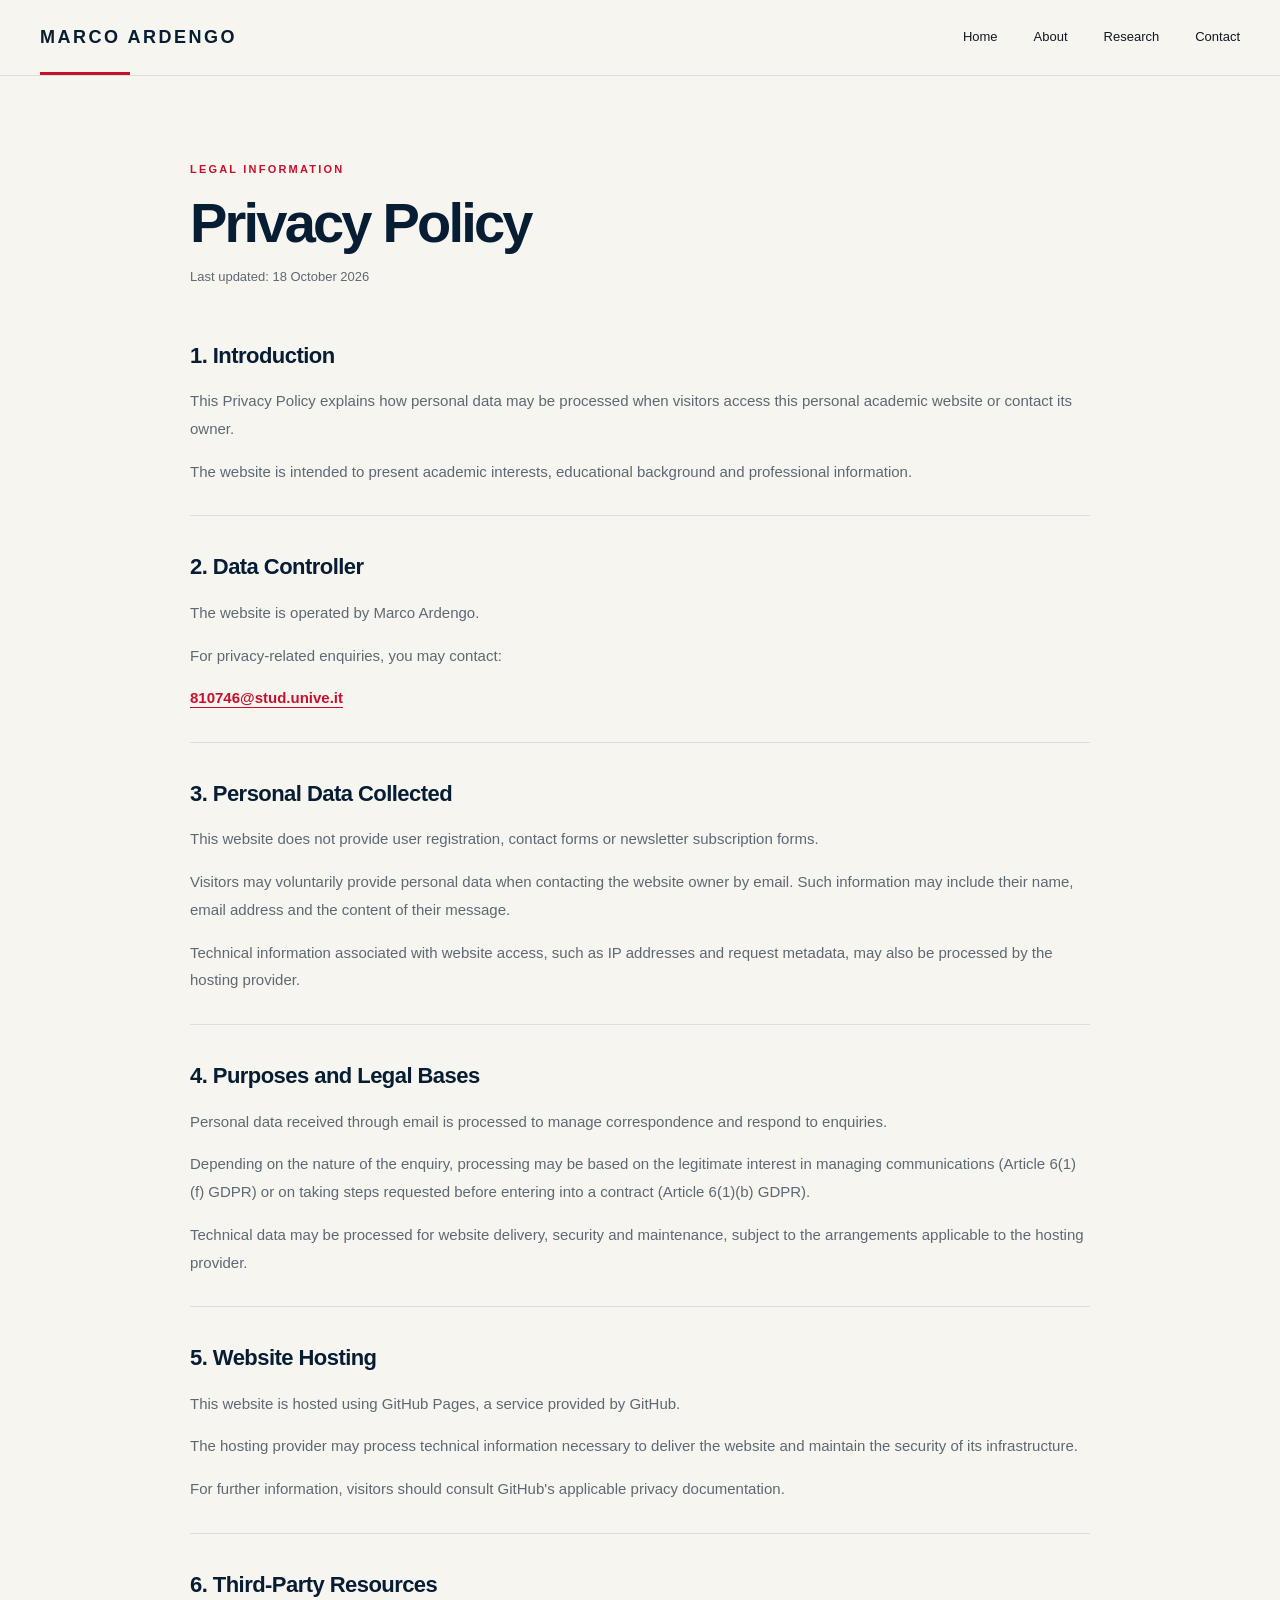
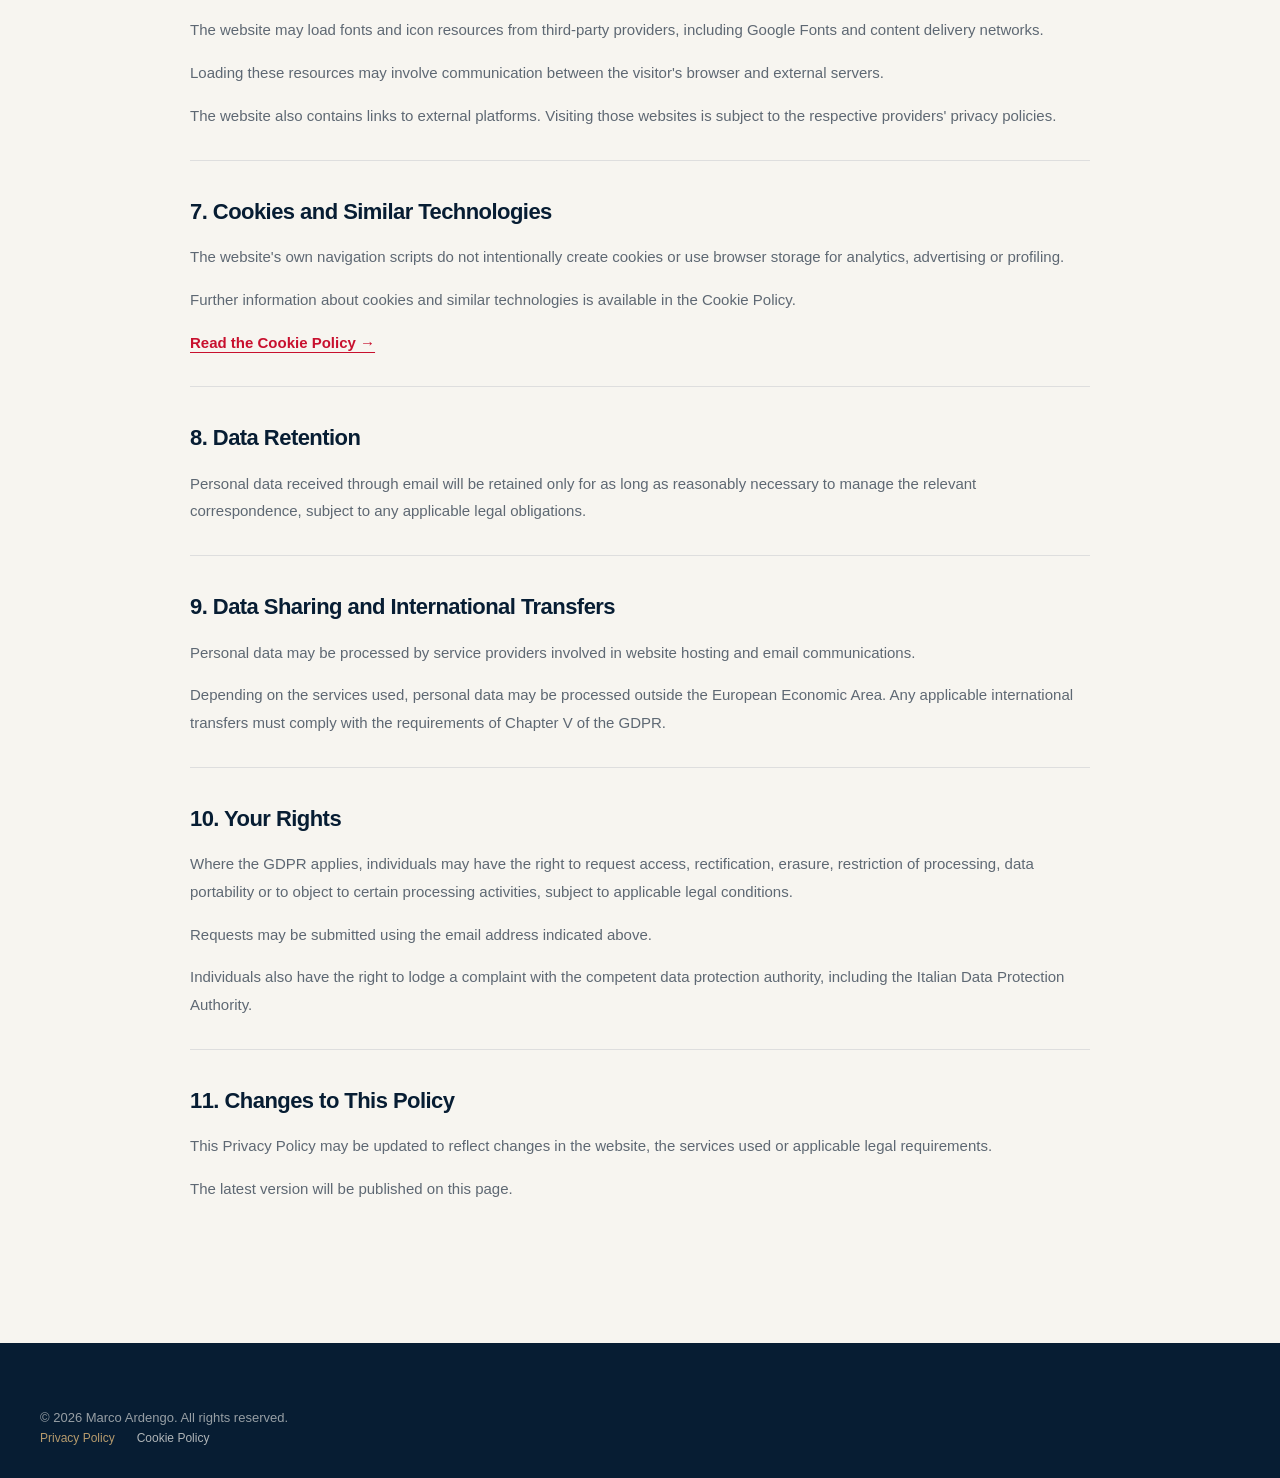
==== privacy-policy.html @ 4ac57682 "Create privacy-policy.html" ====
<!DOCTYPE html>
<html lang="en">

<head>
  <meta charset="UTF-8">
  <meta name="viewport" content="width=device-width, initial-scale=1.0">

  <title>Privacy Policy | Marco Ardengo</title>

  <meta
    name="description"
    content="Privacy Policy of Marco Ardengo's academic website."
  >

  <link rel="stylesheet" href="style.css">

</head>

<body>

  <!-- HEADER -->

  <header class="site-header">

    <div class="header-inner">

      <a href="index.html#home" class="brand">
        MARCO ARDENGO
      </a>

      <nav class="desktop-nav" aria-label="Main navigation">

        <a href="index.html#home">Home</a>
        <a href="index.html#about">About</a>
        <a href="index.html#research">Research</a>
        <a href="index.html#contact">Contact</a>

      </nav>

    </div>

  </header>


  <!-- PRIVACY POLICY -->

  <main>

    <section class="section legal-section">

      <div class="container legal-container">

        <p class="section-kicker">
          LEGAL INFORMATION
        </p>

        <h1>Privacy Policy</h1>

        <p class="legal-updated">
          Last updated: 18 October 2026
        </p>


        <div class="legal-content">

          <section>

            <h2>1. Introduction</h2>

            <p>
              This Privacy Policy explains how personal data
              may be processed when visitors access this
              personal academic website or contact its owner.
            </p>

            <p>
              The website is intended to present academic
              interests, educational background and
              professional information.
            </p>

          </section>


          <section>

            <h2>2. Data Controller</h2>

            <p>
              The website is operated by Marco Ardengo.
            </p>

            <p>
              For privacy-related enquiries, you may contact:
            </p>

            <p>
              <a href="mailto:810746@stud.unive.it">
                810746@stud.unive.it
              </a>
            </p>

          </section>


          <section>

            <h2>3. Personal Data Collected</h2>

            <p>
              This website does not provide user registration,
              contact forms or newsletter subscription forms.
            </p>

            <p>
              Visitors may voluntarily provide personal data
              when contacting the website owner by email.
              Such information may include their name,
              email address and the content of their message.
            </p>

            <p>
              Technical information associated with website
              access, such as IP addresses and request
              metadata, may also be processed by the
              hosting provider.
            </p>

          </section>


          <section>

            <h2>4. Purposes and Legal Bases</h2>

            <p>
              Personal data received through email is
              processed to manage correspondence and
              respond to enquiries.
            </p>

            <p>
              Depending on the nature of the enquiry,
              processing may be based on the legitimate
              interest in managing communications
              (Article 6(1)(f) GDPR) or on taking
              steps requested before entering into
              a contract (Article 6(1)(b) GDPR).
            </p>

            <p>
              Technical data may be processed for
              website delivery, security and
              maintenance, subject to the arrangements
              applicable to the hosting provider.
            </p>

          </section>


          <section>

            <h2>5. Website Hosting</h2>

            <p>
              This website is hosted using GitHub Pages,
              a service provided by GitHub.
            </p>

            <p>
              The hosting provider may process technical
              information necessary to deliver the
              website and maintain the security
              of its infrastructure.
            </p>

            <p>
              For further information, visitors should
              consult GitHub's applicable privacy
              documentation.
            </p>

          </section>


          <section>

            <h2>6. Third-Party Resources</h2>

            <p>
              The website may load fonts and icon
              resources from third-party providers,
              including Google Fonts and content
              delivery networks.
            </p>

            <p>
              Loading these resources may involve
              communication between the visitor's
              browser and external servers.
            </p>

            <p>
              The website also contains links to
              external platforms. Visiting those
              websites is subject to the respective
              providers' privacy policies.
            </p>

          </section>


          <section>

            <h2>7. Cookies and Similar Technologies</h2>

            <p>
              The website's own navigation scripts
              do not intentionally create cookies
              or use browser storage for analytics,
              advertising or profiling.
            </p>

            <p>
              Further information about cookies
              and similar technologies is available
              in the Cookie Policy.
            </p>

            <p>
              <a href="cookie-policy.html">
                Read the Cookie Policy →
              </a>
            </p>

          </section>


          <section>

            <h2>8. Data Retention</h2>

            <p>
              Personal data received through email
              will be retained only for as long as
              reasonably necessary to manage the
              relevant correspondence, subject to
              any applicable legal obligations.
            </p>

          </section>


          <section>

            <h2>9. Data Sharing and International Transfers</h2>

            <p>
              Personal data may be processed by
              service providers involved in website
              hosting and email communications.
            </p>

            <p>
              Depending on the services used,
              personal data may be processed
              outside the European Economic Area.
              Any applicable international transfers
              must comply with the requirements
              of Chapter V of the GDPR.
            </p>

          </section>


          <section>

            <h2>10. Your Rights</h2>

            <p>
              Where the GDPR applies, individuals
              may have the right to request access,
              rectification, erasure, restriction
              of processing, data portability
              or to object to certain processing
              activities, subject to applicable
              legal conditions.
            </p>

            <p>
              Requests may be submitted using
              the email address indicated above.
            </p>

            <p>
              Individuals also have the right
              to lodge a complaint with the
              competent data protection authority,
              including the Italian Data
              Protection Authority.
            </p>

          </section>


          <section>

            <h2>11. Changes to This Policy</h2>

            <p>
              This Privacy Policy may be updated
              to reflect changes in the website,
              the services used or applicable
              legal requirements.
            </p>

            <p>
              The latest version will be published
              on this page.
            </p>

          </section>

        </div>

      </div>

    </section>

  </main>


  <!-- FOOTER -->

  <footer class="site-footer">

    <div class="container footer-container">

      <div class="footer-bottom legal-footer-bottom">

        <p>
          © 2026 Marco Ardengo. All rights reserved.
        </p>

        <nav class="footer-legal" aria-label="Legal information">

          <a href="privacy-policy.html" aria-current="page">
            Privacy Policy
          </a>

          <a href="cookie-policy.html">
            Cookie Policy
          </a>

        </nav>

      </div>

    </div>

  </footer>

</body>

</html>
---- style.css ----
/* ==========================================
   MARCO ARDENGO — ACADEMIC WEBSITE
   ========================================== */

:root {
  --cream: #f7f5f0;
  --white: #ffffff;
  --champagne: hsl(38 33% 57%);
  --navy: #071d33;
  --navy-soft: #102b46;
  --red: #c8102e;
  --red-dark: #a70d26;
  --text: #101820;
  --muted: #5e6873;
  --line: #dedede;
  --container: 1400px;
}

/* RESET */

* {
  margin: 0;
  padding: 0;
  box-sizing: border-box;
}

html {
  scroll-behavior: auto;
  scroll-padding-top: 90px;
}

body {
  font-family: "Inter", Arial, sans-serif;
  background: var(--cream);
  color: var(--text);
  line-height: 1.6;
  -webkit-font-smoothing: antialiased;
}

a {
  color: inherit;
  text-decoration: none;
}

img {
  display: block;
  max-width: 100%;
}

/* ==========================================
   HEADER
   ========================================== */

.site-header {
  height: 76px;
  background: rgba(247, 245, 240, 0.97);
  border-bottom: 1px solid var(--line);
  position: sticky;
  top: 0;
  z-index: 100;
  backdrop-filter: blur(12px);
}

.header-inner {
  max-width: var(--container);
  height: 100%;
  margin: auto;
  padding: 0 40px;
  display: flex;
  justify-content: space-between;
  align-items: center;
}

.brand {
  height: 100%;
  display: flex;
  align-items: center;
  position: relative;
  font-size: 18px;
  font-weight: 700;
  letter-spacing: 0.14em;
  color: var(--navy);
}

.brand::after {
  content: "";
  position: absolute;
  bottom: 0;
  left: 0;
  width: 90px;
  height: 3px;
  background: var(--red);
}

.desktop-nav {
  height: 100%;
  display: flex;
  align-items: center;
  gap: 36px;
}

.desktop-nav a {
  height: 100%;
  display: flex;
  align-items: center;
  position: relative;
  font-size: 13px;
  font-weight: 500;
  transition: color 0.2s ease;
}

.desktop-nav a:hover,
.desktop-nav a.active {
  color: var(--red);
}

.desktop-nav a:hover,
.desktop-nav a.active {
  color: var(--red);
}

/* SLIDING NAVIGATION INDICATOR */

.desktop-nav {
  position: relative;
}

.desktop-nav a::after {
  display: none;
}

.nav-indicator {
  position: absolute;
  bottom: 0;
  left: 0;

  height: 3px;
  width: 0;

  background-color: var(--red);
  border-radius: 2px;

  transform: translateX(0);

  transition:
    transform 0.45s cubic-bezier(0.22, 1, 0.36, 1),
    width 0.45s cubic-bezier(0.22, 1, 0.36, 1);

  pointer-events: none;
}

@media (prefers-reduced-motion: reduce) {
  .nav-indicator {
    transition: none;
  }
}

/* ==========================================
   HERO
   ========================================== */

.hero {
  min-height: 570px;
  display: grid;
  grid-template-columns: 48% 52%;
  background: var(--cream);
}

.hero-content {
  display: flex;
  align-items: center;
  justify-content: flex-end;
  padding: 70px 55px 70px 40px;
}

.hero-content-inner {
  width: 100%;
  max-width: 610px;
}

.eyebrow {
  margin-bottom: 20px;
  color: var(--red);
  font-size: 11px;
  font-weight: 700;
  letter-spacing: 0.18em;
  line-height: 1.8;
}

.hero h1 {
  color: var(--navy);
  font-size: clamp(46px, 5vw, 76px);
  line-height: 1.05;
  letter-spacing: -0.055em;
  font-weight: 800;
}

.hero-role {
  margin-top: 14px;
  color: var(--navy-soft);
  font-size: clamp(15px, 1.4vw, 19px);
  font-weight: 400;
  letter-spacing: -0.015em;
  line-height: 1.5;
}

.hero-university {
  display: block;
  margin-top: 2px;

  font-family: Georgia, "Times New Roman", serif;
  font-size: 18px;
  font-style: italic;
  font-weight: 400;

  color: var(--navy);
  letter-spacing: 0;
  line-height: 1.5;
}

.hero-description {
  max-width: 570px;
  margin-top: 24px;
  color: #45515e;
  font-size: 15px;
  line-height: 1.8;
}

.hero-actions {
  margin-top: 32px;
  display: flex;
  flex-wrap: wrap;
  gap: 15px;
}

.button {
  min-height: 52px;
  padding: 0 24px;
  display: inline-flex;
  align-items: center;
  justify-content: center;
  font-size: 13px;
  font-weight: 600;
  transition:
    background 0.25s ease,
    color 0.25s ease,
    transform 0.25s ease;
}

.button:hover {
  transform: translateY(-2px);
}

.button-primary {
  background: var(--red);
  border: 1px solid var(--red);
  color: var(--white);
}

.button-primary:hover {
  background: var(--red-dark);
}

.button-secondary {
  background: transparent;
  border: 1px solid var(--navy);
  color: var(--navy);
}

.button-secondary:hover {
  background: var(--navy);
  color: var(--white);
}

/* HERO IMAGE */

.hero-visual {
  min-width: 0;
  min-height: 570px;
  overflow: hidden;
  background: var(--navy);
}

.hero-visual img {
  width: 100%;
  height: 100%;
  object-fit: cover;
  object-position: center;
}

/* ==========================================
   GENERAL SECTIONS
   ========================================== */

.section {
  padding: 70px 40px;
}

.container {
  width: 100%;
  max-width: var(--container);
  margin: 0 auto;
}

.section-kicker {
  margin-bottom: 12px;
  color: var(--red);
  font-size: 11px;
  font-weight: 700;
  letter-spacing: 0.2em;
}

.section h2 {
  margin-bottom: 35px;
  color: var(--navy);
  font-size: clamp(30px, 3vw, 42px);
  font-weight: 700;
  letter-spacing: -0.04em;
  line-height: 1.2;
}

/* ==========================================
   RESEARCH & INTERESTS
   ========================================== */

.research-section {
  background: var(--white);
}

.interest-grid {
  display: grid;
  grid-template-columns: repeat(4, minmax(0, 1fr));
  gap: 20px;
}

.interest-card {
  min-height: 235px;
  padding: 30px 25px;
  background: var(--cream);
  border-top: 3px solid var(--navy);
  transition:
    transform 0.25s ease,
    box-shadow 0.25s ease,
    border-color 0.25s ease;
}

.interest-card:hover {
  transform: translateY(-5px);
  border-color: var(--red);
  box-shadow: 0 15px 35px rgba(7, 29, 51, 0.08);
}

.interest-card h3 {
  margin-bottom: 18px;
  color: var(--navy);
  font-size: 18px;
  font-weight: 700;
  line-height: 1.35;
}

.interest-card p {
  color: var(--muted);
  font-size: 13px;
  line-height: 1.75;
}

/* ==========================================
   RECENT WORK
   ========================================== */

.work-section {
  background: var(--cream);
}

.work-list {
  border-top: 1px solid var(--line);
}

.work-item {
  padding: 28px 0;
  border-bottom: 1px solid var(--line);
}

.work-type {
  display: inline-block;
  margin-bottom: 12px;
  padding: 5px 12px;
  background: #f8dde1;
  color: var(--red);
  font-size: 10px;
  font-weight: 700;
  letter-spacing: 0.1em;
}

.work-item h3 {
  margin-bottom: 12px;
  color: var(--navy);
  font-size: 21px;
  font-weight: 600;
}

.work-item p {
  max-width: 800px;
  color: var(--muted);
  font-size: 14px;
}


/* ==========================================
   ABOUT ME — ACADEMIC LAYOUT
   ========================================== */

.about-section {
  background: var(--white);
}

/* Main container */

.about-section .about-container {
  width: 100%;
  max-width: var(--container);
  margin: 0 auto;

  display: block;
}

/* Heading */

.about-heading {
  margin-bottom: 32px;
}

.about-heading .section-kicker {
  margin-bottom: 8px;
}

.about-heading h2 {
  margin-bottom: 0;
}

/* Biography */

.about-content {
  width: 100%;
  max-width: none;
}

.about-content p {
  width: 100%;
  max-width: none;

  margin: 0 0 24px;

  font-family: "Inter", sans-serif;
  font-size: 15px;
  font-weight: 400;
  line-height: 1.85;

  color: var(--muted);
  text-align: left;
}

.about-content p:last-child {
  margin-bottom: 0;
}

/* ==========================================
   ABOUT ME — TWO COLUMN LAYOUT
========================================== */

.about-layout {
  display: grid;
  grid-template-columns: minmax(0, 3fr) minmax(220px, 1fr);
  gap: 70px;
  align-items: start;
}

/* TEXT COLUMN */

.about-layout .about-content {
  width: 100%;
  min-width: 0;
  max-width: none;
}

/* CV COLUMN */

.about-cv {
  display: flex;
  justify-content: flex-end;
  align-items: flex-start;
}

/* DOWNLOAD CV BUTTON */

.cv-button {
  display: inline-flex;
  align-items: center;
  justify-content: space-between;
  gap: 30px;

  padding: 15px 22px;
  min-width: 190px;

  background: var(--navy);
  color: var(--cream);

  font-family: "Inter", sans-serif;
  font-size: 14px;
  font-weight: 600;
  text-decoration: none;

  border: 1px solid var(--navy);
  border-radius: 4px;

  transition:
    background-color 0.25s ease,
    border-color 0.25s ease,
    transform 0.25s ease;
}

.cv-button:hover {
  background: var(--red);
  border-color: var(--red);
  color: var(--cream);
}

.cv-button span {
  font-size: 20px;
  line-height: 1;
}

/* ==========================================
   ABOUT ME — RESPONSIVE
========================================== */

@media (max-width: 900px) {

  .about-layout {
    grid-template-columns: 1fr;
    gap: 30px;
  }

  .about-cv {
    justify-content: flex-start;
  }

}

@media (max-width: 480px) {

  .cv-button {
    min-width: 180px;
    padding: 14px 20px;
  }

}




/* Mobile */

@media (max-width: 760px) {

  .about-section {
    padding: 55px 24px;
  }

  .about-section .container {
    max-width: 100%;
  }

  .about-section h2 {
    font-size: 30px;
    margin-bottom: 25px;
  }

  .about-section .container > p:not(.section-kicker) {
    font-size: 14px;
    line-height: 1.8;
    margin-bottom: 18px;
  }

}





/* ==========================================
   TABLET
   ========================================== */

@media (max-width: 1100px) {

  .hero {
    grid-template-columns: 1fr;
  }

  .hero-content {
    justify-content: center;
    padding: 75px 40px;
  }

  .hero-content-inner {
    max-width: 800px;
  }

  .hero-visual {
    height: 500px;
    min-height: 0;
  }

  .interest-grid {
    grid-template-columns: repeat(2, minmax(0, 1fr));
  }

  .desktop-nav {
    gap: 20px;
  }

}

/* ==========================================
   MOBILE
   ========================================== */

@media (max-width: 760px) {

  .site-header {
    height: auto;
    min-height: 70px;
  }

  .header-inner {
    padding: 18px 24px;
    flex-direction: column;
    gap: 15px;
  }

  .brand {
    font-size: 15px;
  }

  .brand::after {
    bottom: -8px;
  }

  .desktop-nav {
  position: relative;
  height: 48px;
  width: 100%;

  display: flex;
  justify-content: flex-start;
  align-items: center;

  flex-wrap: nowrap;
  gap: 20px;

  overflow-x: auto;
  overflow-y: hidden;

  scrollbar-width: none;
  -webkit-overflow-scrolling: touch;
}

.desktop-nav::-webkit-scrollbar {
  display: none;
}

.desktop-nav a {
  flex-shrink: 0;
  white-space: nowrap;
}

  .desktop-nav a {
    height: auto;
    font-size: 12px;
  }

  .desktop-nav a.active::after {
    bottom: -5px;
  }

  .hero-content {
    padding: 55px 24px;
  }

  .hero h1 {
    font-size: 48px;
  }

  .hero-role {
    font-size: 16px;
  }

  .hero-description {
    font-size: 14px;
  }

  .hero-actions {
    flex-direction: column;
    align-items: flex-start;
  }

  .hero-visual {
    height: 350px;
  }

  .section {
    padding: 55px 24px;
  }

  .interest-grid {
    grid-template-columns: 1fr;
  }

  .interest-card {
    min-height: auto;
  }

   .hero-university {
  font-size: 16px;
  margin-top: 5px;
}



   

}

/* ==========================================
   ACCESSIBILITY
   ========================================== */

@media (prefers-reduced-motion: reduce) {

  html {
    scroll-behavior: auto;
  }

  *,
  *::before,
  *::after {
    transition-duration: 0.01ms !important;
    animation-duration: 0.01ms !important;
  }

}

/* ==========================================
   HERO REFINEMENT — DESKTOP
   ========================================== */

@media (min-width: 1101px) {

  .hero {
    min-height: 470px;
    grid-template-columns: 46% 54%;
  }

  .hero-content {
    padding: 45px 45px 45px 60px;
  }

  .hero-content-inner {
    max-width: 620px;
  }

  .hero h1 {
    font-size: clamp(46px, 4.4vw, 68px);
    letter-spacing: -0.055em;
  }

  .hero-role {
  margin-top: 22px;
  font-size: 17px;
  line-height: 1.5;
}

  .hero-description {
    margin-top: 32px;
    font-size: 15px;
    line-height: 1.6;
  }

  .hero-actions {
    margin-top: 24px;
  }

  .hero-visual {
    min-height: 470px;
  }

  .hero-visual img {
    object-fit: cover;
    object-position: center;
  }

}

/* ==========================================
   RESEARCH CARDS — MOCKUP STYLE
   ========================================== */

.research-section {
  padding-top: 35px;
  padding-bottom: 45px;
  background: var(--cream);
}

.research-section .section-kicker {
  margin-bottom: 6px;
}

.research-section h2 {
  margin-bottom: 18px;
  font-size: 30px;
}

.interest-grid {
  display: grid;
  grid-template-columns: repeat(4, minmax(0, 1fr));
  gap: 12px;
}

.interest-card {
  min-height: 165px;
  padding: 20px;
  display: grid;
  grid-template-columns: 54px minmax(0, 1fr);
  align-items: start;
  gap: 16px;
  background: #f1f0ed;
  border: none;
}

.interest-icon {
  width: 54px;
  height: 54px;
  display: flex;
  align-items: center;
  justify-content: center;
  color: white;
  font-size: 27px;
  font-weight: 600;
}

.interest-icon.red {
  background: var(--red);
}

.interest-icon.navy {
  background: var(--navy);
}

.interest-content h3 {
  margin-bottom: 8px;
  color: var(--navy);
  font-size: 15px;
  font-weight: 700;
  line-height: 1.3;
}

.interest-content p {
  color: var(--muted);
  font-size: 12px;
  line-height: 1.5;
}

/* TABLET */

@media (min-width: 761px) and (max-width: 1100px) {

  .interest-grid {
    grid-template-columns: repeat(2, minmax(0, 1fr));
  }

}

/* MOBILE */

@media (max-width: 760px) {

  .research-section {
    padding: 35px 24px 65px;
  }

  .interest-grid {
    grid-template-columns: 1fr;
  }

  .interest-card {
    min-height: auto;
  }

}

/* ==========================================
   ACADEMIC FOOTER — CONTACT
========================================== */

.site-footer {
  width: 100%;
  background: var(--navy);
  color: var(--cream);
  padding: 65px 40px 30px;
}

.footer-container {
  width: 100%;
  max-width: var(--container);
  margin: 0 auto;
}

.footer-main {
  display: grid;
  grid-template-columns: 1fr 1fr;
  gap: 60px;
  align-items: start;
}

/* LEFT COLUMN */

.footer-left {
  text-align: left;
}

.footer-kicker {
  margin-bottom: 10px;
  color: var(--champagne);
  font-size: 11px;
  font-weight: 700;
  letter-spacing: 0.2em;
}

.footer-left h2 {
  margin: 0 0 22px;
  color: var(--cream);
  font-size: clamp(32px, 3vw, 42px);
  font-weight: 700;
  letter-spacing: -0.04em;
  line-height: 1.2;
}

/* LOCATION — RED SVG PIN */

.footer-location {
  display: flex;
  align-items: center;
  gap: 12px;
}

.footer-location .location-icon {
  display: block;
  width: 20px;
  height: 20px;
  flex-shrink: 0;
  color: var(--red);
  fill: none;
  stroke: currentColor;
}

.footer-location span {
  color: rgba(247, 245, 240, 0.7);
  font-size: 15px;
  line-height: 1.7;
}

/* RIGHT COLUMN */

.footer-right {
  margin: 0;
  padding: 0;
  border: none;
  display: flex;
  flex-direction: column;
  align-items: flex-end;
}

/* FOLLOW ME ON */

.footer-social-title {
  margin: 0 0 20px;
  color: var(--champagne);
  font-size: 11px;
  font-weight: 700;
  letter-spacing: 0.2em;
}

/* SOCIAL ICONS — NO BOXES */

.footer-social {
  display: flex;
  align-items: center;
  justify-content: flex-end;
  flex-wrap: wrap;
  gap: 30px;
  padding: 0;
}

.footer-social .social-link {
  display: inline-flex;
  align-items: center;
  justify-content: center;
  width: 38px;
  height: 42px;
  padding: 0;
  color: var(--cream);
  background: transparent;
  border: none;
  border-radius: 0;
  box-shadow: none;
  font-size: 27px;
  text-decoration: none;
  transition:
    color 0.25s ease,
    transform 0.25s ease;
}

.footer-social .social-link i {
  font-size: 27px;
  color: inherit;
}

.footer-social .social-link svg {
  display: block;
  width: 27px;
  height: 27px;
  fill: currentColor;
}

/* HOVER — SAND COLOUR */

.footer-social .social-link:hover {
  color: var(--champagne);
  transform: translateY(-3px);
}

.footer-social .social-link:focus-visible {
  color: var(--champagne);
  outline: 2px solid var(--champagne);
  outline-offset: 5px;
}

/* COPYRIGHT */

.footer-bottom {
  margin-top: 65px;
  padding-top: 22px;
  border-top: 1px solid rgba(247, 245, 240, 0.25);
}

.footer-bottom p {
  margin: 0;
  color: rgba(247, 245, 240, 0.6);
  font-size: 13px;
  line-height: 1.6;
}

/* TABLET & MOBILE */

@media (max-width: 900px) {
  .site-footer {
    padding: 50px 24px 25px;
  }

  .footer-main {
    grid-template-columns: 1fr;
    gap: 35px;
  }

  .footer-right {
    align-items: flex-start;
  }

  .footer-social {
    justify-content: flex-start;
    gap: 25px;
  }

  .footer-bottom {
    margin-top: 45px;
  }
}

@media (max-width: 480px) {
  .footer-left h2 {
    font-size: 32px;
  }

  .footer-location span {
    font-size: 14px;
  }

  .footer-social {
    gap: 18px;
  }

  .footer-social .social-link {
    width: 34px;
    font-size: 23px;
  }

  .footer-social .social-link i {
    font-size: 23px;
  }

  .footer-social .social-link svg {
    width: 23px;
    height: 23px;
  }
}


/* ==========================================
   RESEARCH INTERESTS — SVG ICONS
========================================== */

.interest-icon svg {
  display: block;
  width: 28px;
  height: 28px;
  flex-shrink: 0;
  stroke: currentColor;
  transition: transform 0.25s ease;
}

/* Subtle hover animation */

.interest-card:hover .interest-icon svg {
  transform: scale(1.08);
}

/* ==========================================
   RESEARCH INTERESTS — FIVE CARDS
========================================== */

/* The fifth card occupies both columns */

@media (min-width: 769px) {

  .interest-grid > .interest-card:last-child:nth-child(odd) {
    grid-column: 1 / -1;
  }

}

/* ==========================================
   RESEARCH INTERESTS — MOBILE
========================================== */

@media (max-width: 768px) {

  .interest-icon svg {
    width: 28px;
    height: 28px;
  }

  .interest-grid > .interest-card:last-child:nth-child(odd) {
    grid-column: auto;
  }

}


/* ==========================================
   RESEARCH & INTERESTS — FIVE COLUMN LAYOUT
========================================== */

/* DESKTOP */

@media (min-width: 1201px) {

  .interest-grid {
    display: grid;
    grid-template-columns: repeat(5, minmax(0, 1fr));
    gap: 18px;
    align-items: stretch;
  }

  /* All five cards have the same width */

  .interest-grid > .interest-card {
    grid-column: auto !important;

    display: flex;
    flex-direction: column;
    align-items: flex-start;

    min-width: 0;
    min-height: 390px;

    padding: 28px 22px;
  }

  /* Icons */

  .interest-grid .interest-icon {
    flex-shrink: 0;
    margin-bottom: 24px;
  }

  /* Text container */

  .interest-grid .interest-content {
    width: 100%;
    min-width: 0;
  }

  /* Card headings */

  .interest-grid .interest-content h3 {
    font-size: 17px;
    line-height: 1.4;
    margin-bottom: 16px;
    overflow-wrap: break-word;
  }

  /* Descriptions */

  .interest-grid .interest-content p {
    font-size: 13px;
    line-height: 1.75;
    overflow-wrap: break-word;
  }

}

/* ==========================================
   RESEARCH — TABLET
========================================== */

@media (min-width: 769px) and (max-width: 1200px) {

  .interest-grid {
    display: grid;
    grid-template-columns: repeat(2, minmax(0, 1fr));
    gap: 20px;
  }

  .interest-grid > .interest-card {
    grid-column: auto !important;
    min-width: 0;
    min-height: 0;
  }

  .interest-grid > .interest-card:last-child {
    grid-column: 1 / -1 !important;
  }

}

/* ==========================================
   RESEARCH — MOBILE
========================================== */

@media (max-width: 768px) {

  .interest-grid {
    display: grid;
    grid-template-columns: 1fr;
    gap: 18px;
  }

  .interest-grid > .interest-card {
    grid-column: auto !important;
    min-width: 0;
    min-height: 0;
  }

}


/* ==========================================
   LEGAL PAGES — PRIVACY & COOKIE POLICY
========================================== */

.legal-section {
  background: var(--cream);
  padding: 85px 40px 110px;
}

.legal-container {
  max-width: 900px;
}

.legal-section h1 {
  color: var(--navy);
  font-size: clamp(38px, 5vw, 56px);
  font-weight: 800;
  letter-spacing: -0.05em;
  line-height: 1.15;
  margin-bottom: 12px;
}

.legal-updated {
  color: var(--muted);
  font-size: 13px;
  margin-bottom: 55px;
}

.legal-content {
  display: flex;
  flex-direction: column;
  gap: 38px;
}

.legal-content section {
  padding-bottom: 30px;
  border-bottom: 1px solid var(--line);
}

.legal-content section:last-child {
  border-bottom: none;
}

.legal-content h2 {
  color: var(--navy);
  font-size: 22px;
  font-weight: 700;
  letter-spacing: -0.025em;
  margin-bottom: 18px;
}

.legal-content p {
  color: var(--muted);
  font-size: 15px;
  line-height: 1.85;
  margin-bottom: 15px;
}

.legal-content p:last-child {
  margin-bottom: 0;
}

.legal-content a {
  color: var(--red);
  font-weight: 600;
  text-decoration: underline;
  text-underline-offset: 4px;
}

.legal-content a:hover {
  color: var(--red-dark);
}

/* LEGAL FOOTER */

.legal-footer-bottom {
  margin-top: 0;
  padding-top: 0;
  border-top: none;
}

.footer-legal {
  display: flex;
  align-items: center;
  flex-wrap: wrap;
  gap: 22px;
}

.footer-legal a {
  color: rgba(247, 245, 240, 0.7);
  font-size: 12px;
  transition: color 0.25s ease;
}

.footer-legal a:hover,
.footer-legal a[aria-current="page"] {
  color: var(--champagne);
}

/* RESPONSIVE */

@media (max-width: 760px) {

  .legal-section {
    padding: 55px 24px 75px;
  }

  .legal-section h1 {
    font-size: 38px;
  }

  .legal-updated {
    margin-bottom: 40px;
  }

  .legal-content {
    gap: 30px;
  }

  .legal-content h2 {
    font-size: 20px;
  }

  .legal-content p {
    font-size: 14px;
  }

  .legal-footer-bottom {
    display: flex;
    flex-direction: column;
    align-items: flex-start;
    gap: 18px;
  }

}
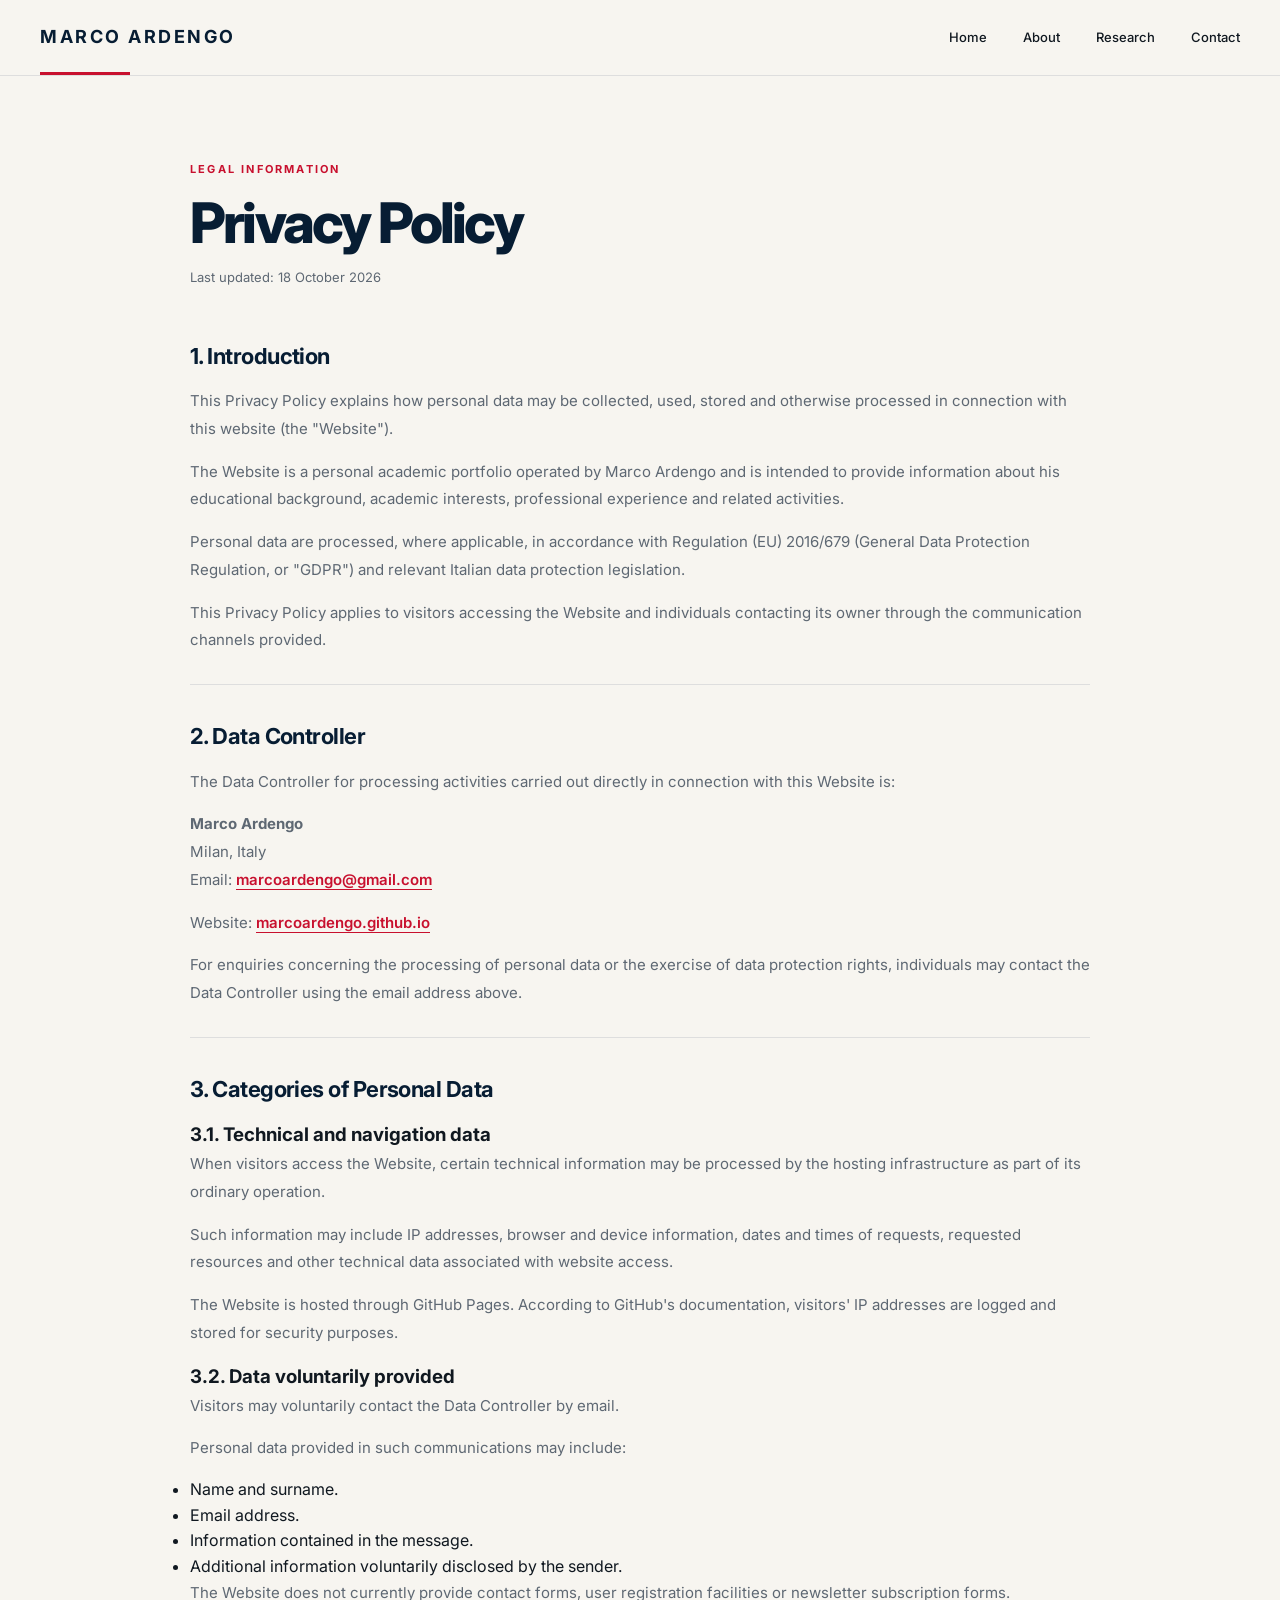
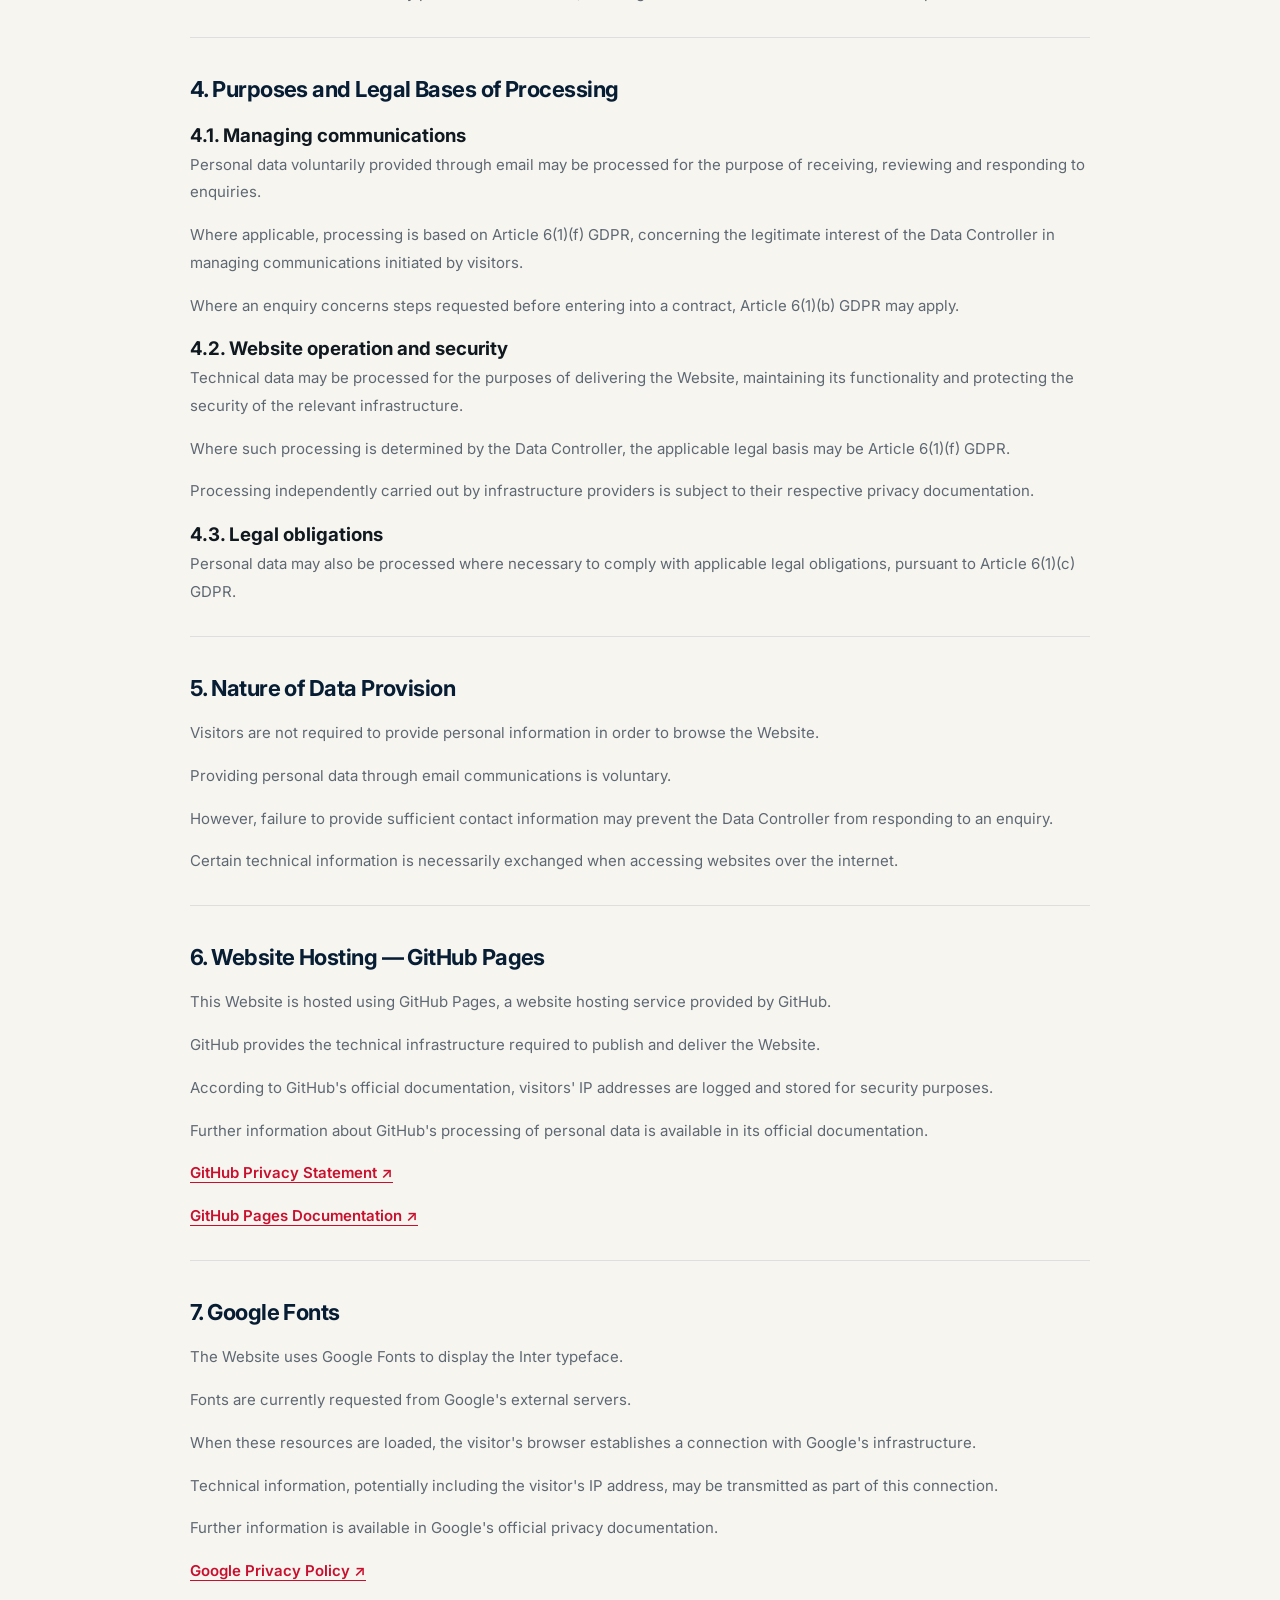
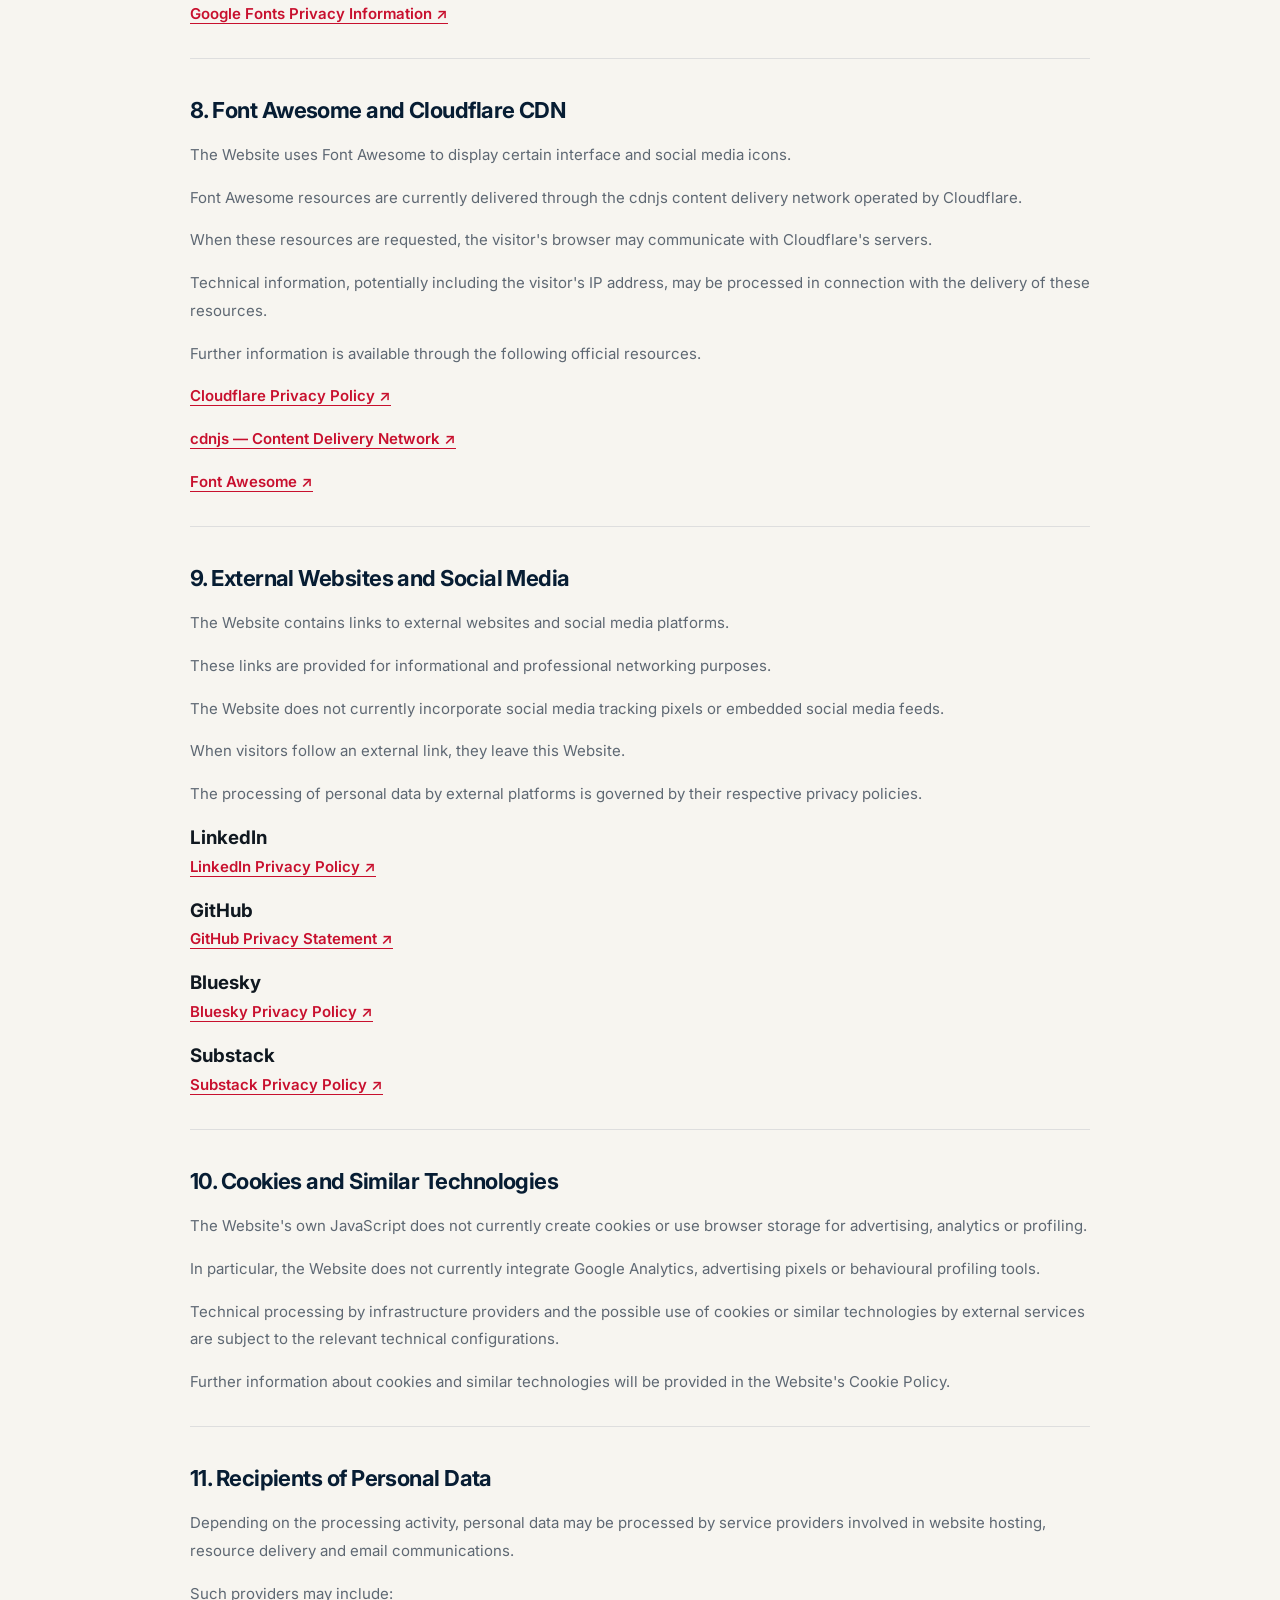
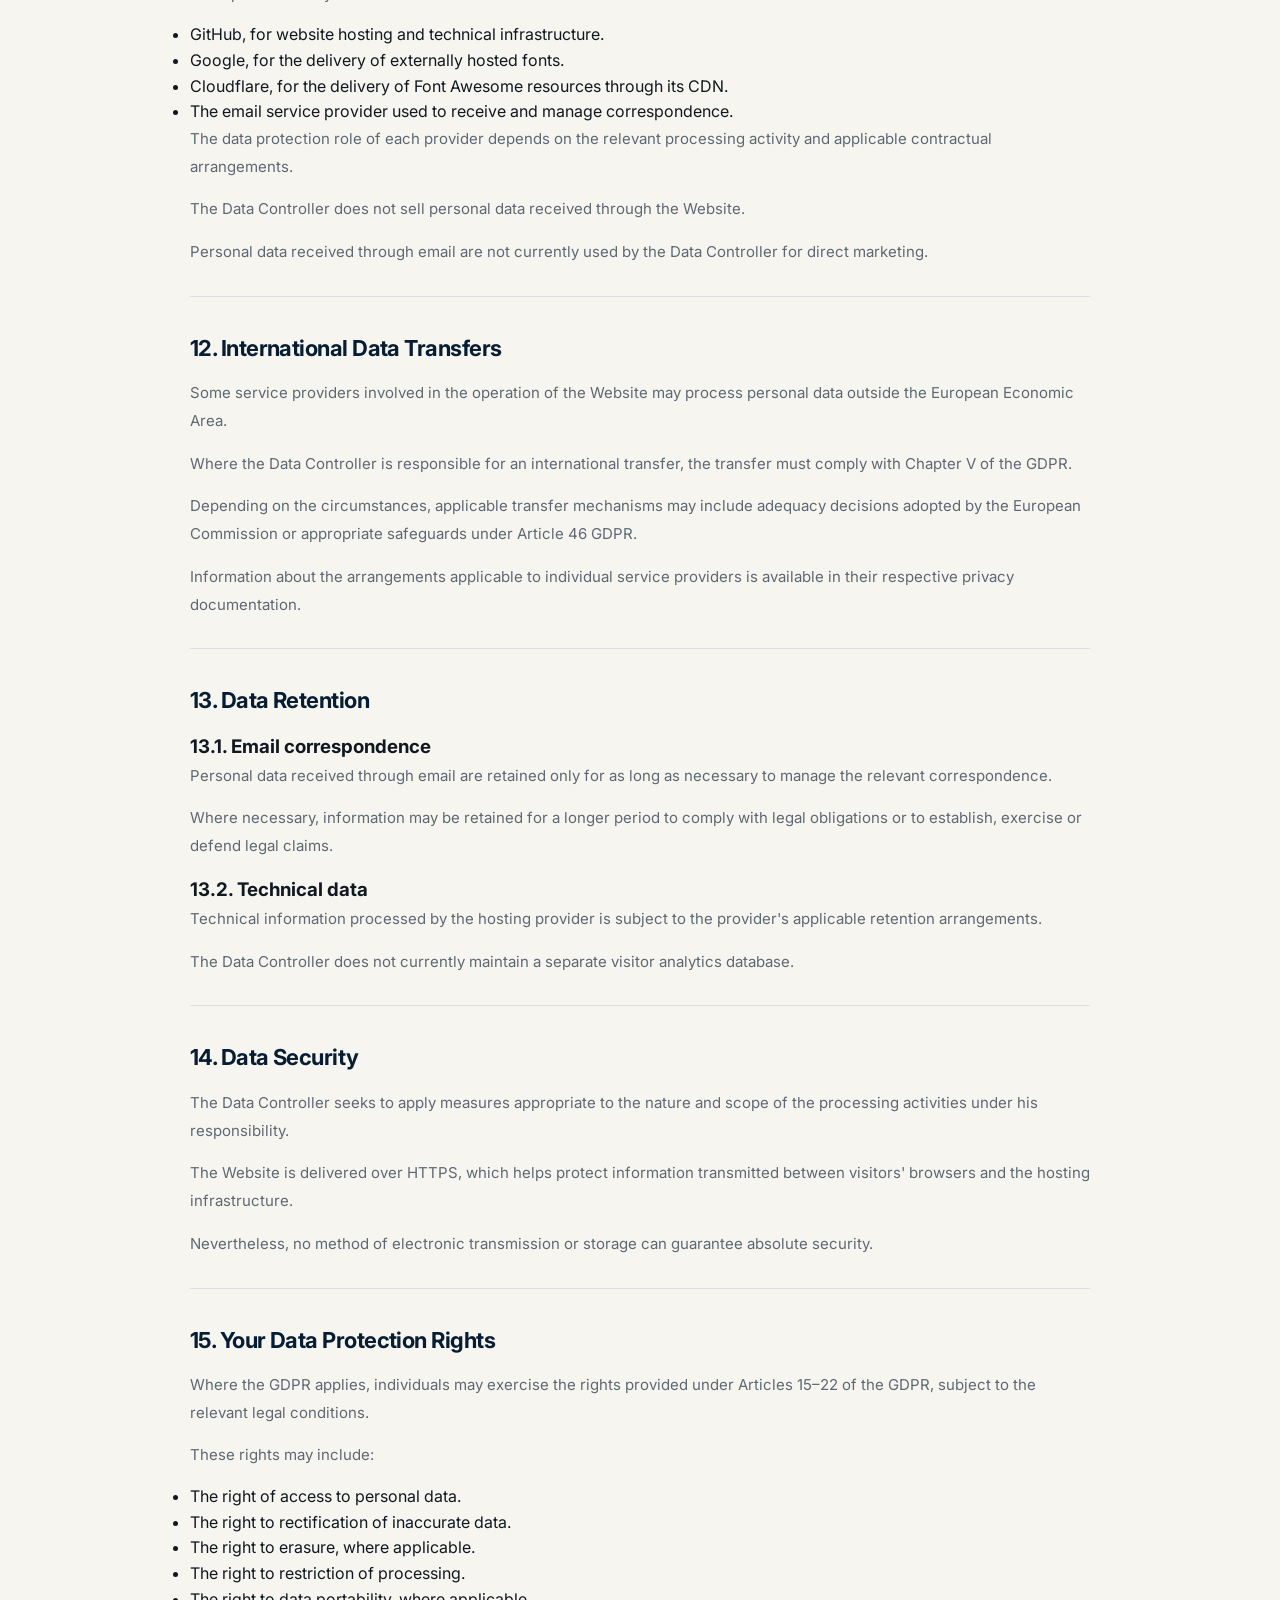
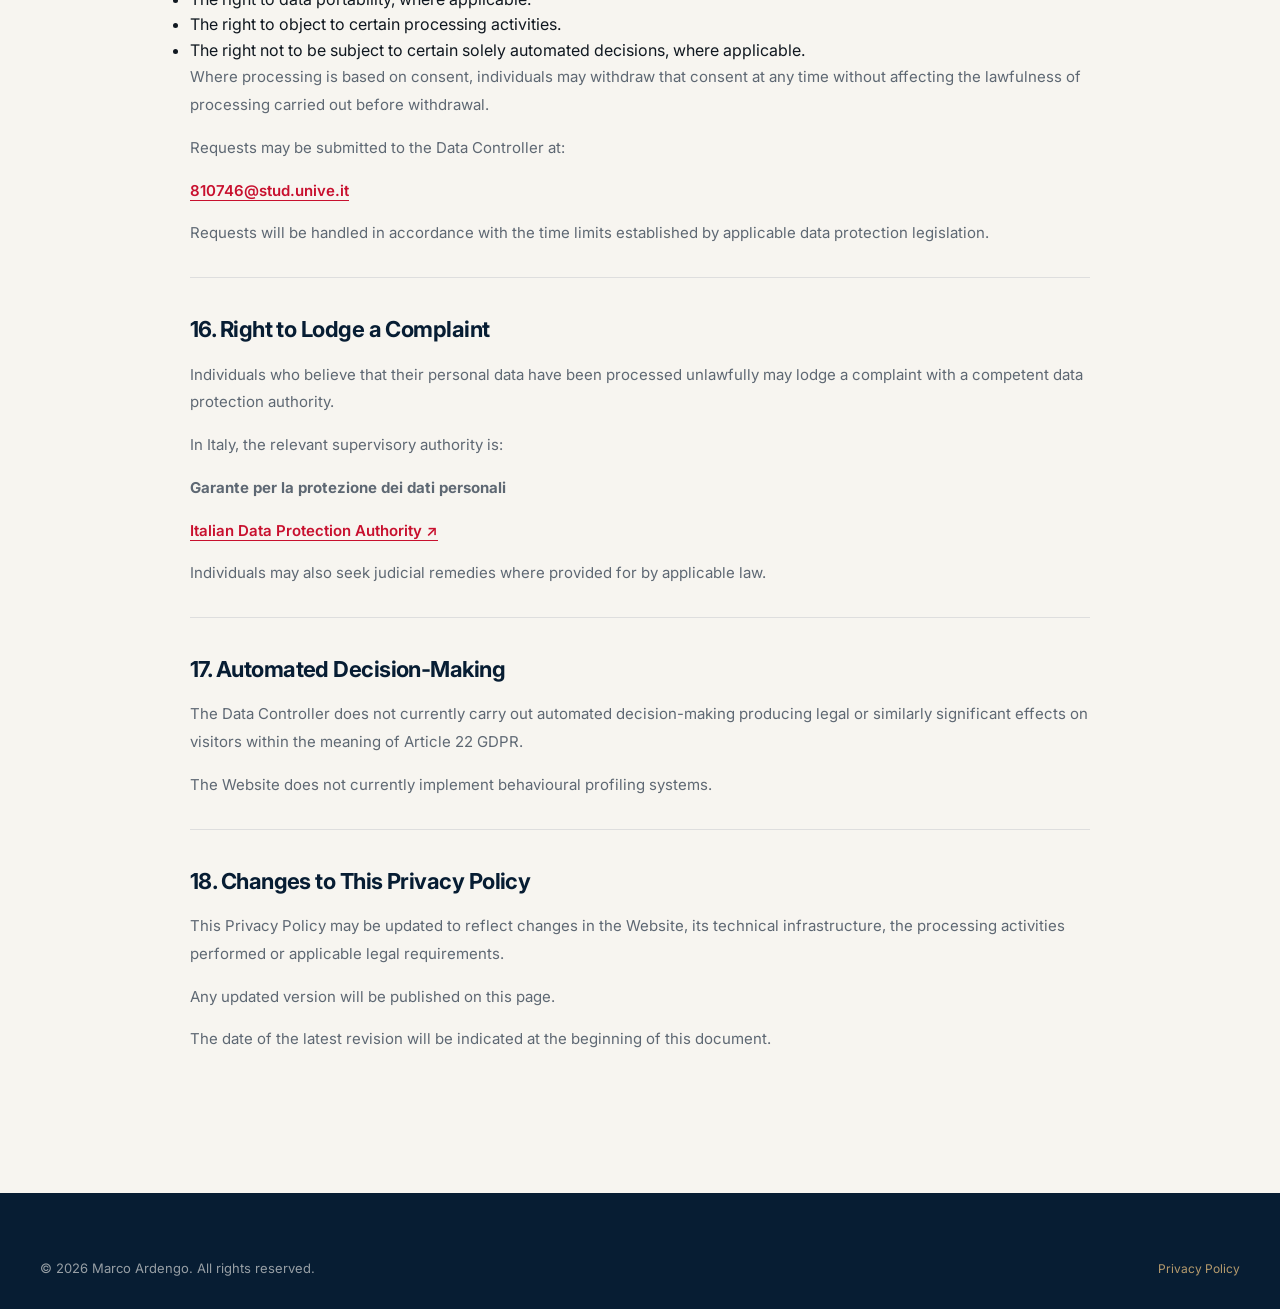
==== commit 2ee09e0e: "Update privacy-policy.html" ====
--- a/privacy-policy.html
+++ b/privacy-policy.html
@@ -2,363 +2,1247 @@
 <html lang="en">
 
 <head>
+
   <meta charset="UTF-8">
-  <meta name="viewport" content="width=device-width, initial-scale=1.0">
+
+  <meta
+    name="viewport"
+    content="width=device-width, initial-scale=1.0"
+  >
 
   <title>Privacy Policy | Marco Ardengo</title>
 
   <meta
     name="description"
-    content="Privacy Policy of Marco Ardengo's academic website."
+    content="Privacy Policy of Marco Ardengo's personal academic website, including information about personal data processing, website hosting, third-party services and data protection rights."
   >
 
-  <link rel="stylesheet" href="style.css">
+  <!-- GOOGLE FONTS -->
+
+  <link
+    rel="preconnect"
+    href="https://fonts.googleapis.com"
+  >
+
+  <link
+    rel="preconnect"
+    href="https://fonts.gstatic.com"
+    crossorigin
+  >
+
+  <link
+    href="https://fonts.googleapis.com/css2?family=Inter:wght@300;400;500;600;700;800&display=swap"
+    rel="stylesheet"
+  >
+
+  <!-- WEBSITE CSS -->
+
+  <link
+    rel="stylesheet"
+    href="style.css?v=3"
+  >
 
 </head>
 
+
 <body>
 
-  <!-- HEADER -->
-
-  <header class="site-header">
-
-    <div class="header-inner">
-
-      <a href="index.html#home" class="brand">
-        MARCO ARDENGO
-      </a>
-
-      <nav class="desktop-nav" aria-label="Main navigation">
-
-        <a href="index.html#home">Home</a>
-        <a href="index.html#about">About</a>
-        <a href="index.html#research">Research</a>
-        <a href="index.html#contact">Contact</a>
+
+<!-- ==========================================
+     HEADER
+========================================== -->
+
+<header class="site-header">
+
+  <div class="header-inner">
+
+    <a href="index.html#home" class="brand">
+      MARCO ARDENGO
+    </a>
+
+    <nav
+      class="desktop-nav"
+      aria-label="Main navigation"
+    >
+
+      <a href="index.html#home">Home</a>
+
+      <a href="index.html#about">About</a>
+
+      <a href="index.html#research">Research</a>
+
+      <a href="index.html#contact">Contact</a>
+
+    </nav>
+
+  </div>
+
+</header>
+
+
+
+<!-- ==========================================
+     PRIVACY POLICY
+========================================== -->
+
+<main>
+
+<section class="section legal-section">
+
+  <div class="container legal-container">
+
+
+    <!-- PAGE HEADING -->
+
+    <p class="section-kicker">
+      LEGAL INFORMATION
+    </p>
+
+    <h1>Privacy Policy</h1>
+
+    <p class="legal-updated">
+      Last updated: 18 October 2026
+    </p>
+
+
+
+    <div class="legal-content">
+
+
+      <!-- ======================================
+           01 — INTRODUCTION
+      ======================================= -->
+
+      <section>
+
+        <h2>1. Introduction</h2>
+
+        <p>
+          This Privacy Policy explains how personal
+          data may be collected, used, stored and
+          otherwise processed in connection with
+          this website (the "Website").
+        </p>
+
+        <p>
+          The Website is a personal academic portfolio
+          operated by Marco Ardengo and is intended
+          to provide information about his educational
+          background, academic interests, professional
+          experience and related activities.
+        </p>
+
+        <p>
+          Personal data are processed, where applicable,
+          in accordance with Regulation (EU) 2016/679
+          (General Data Protection Regulation, or
+          "GDPR") and relevant Italian data
+          protection legislation.
+        </p>
+
+        <p>
+          This Privacy Policy applies to visitors
+          accessing the Website and individuals
+          contacting its owner through the
+          communication channels provided.
+        </p>
+
+      </section>
+
+
+
+      <!-- ======================================
+           02 — DATA CONTROLLER
+      ======================================= -->
+
+      <section>
+
+        <h2>2. Data Controller</h2>
+
+        <p>
+          The Data Controller for processing activities
+          carried out directly in connection with
+          this Website is:
+        </p>
+
+        <p>
+          <strong>Marco Ardengo</strong><br>
+
+          Milan, Italy<br>
+
+          Email:
+
+          <a href="mailto:marcoardengo@gmail.com">
+            marcoardengo@gmail.com
+          </a>
+        </p>
+
+        <p>
+          Website:
+
+          <a
+            href="https://marcoardengo.github.io/"
+            target="_blank"
+            rel="noopener noreferrer"
+          >
+            marcoardengo.github.io
+          </a>
+        </p>
+
+        <p>
+          For enquiries concerning the processing
+          of personal data or the exercise of
+          data protection rights, individuals
+          may contact the Data Controller
+          using the email address above.
+        </p>
+
+      </section>
+
+
+
+      <!-- ======================================
+           03 — PERSONAL DATA
+      ======================================= -->
+
+      <section>
+
+        <h2>3. Categories of Personal Data</h2>
+
+
+        <h3>3.1. Technical and navigation data</h3>
+
+        <p>
+          When visitors access the Website,
+          certain technical information may
+          be processed by the hosting
+          infrastructure as part of its
+          ordinary operation.
+        </p>
+
+        <p>
+          Such information may include
+          IP addresses, browser and device
+          information, dates and times
+          of requests, requested resources
+          and other technical data associated
+          with website access.
+        </p>
+
+        <p>
+          The Website is hosted through GitHub Pages.
+          According to GitHub's documentation,
+          visitors' IP addresses are logged
+          and stored for security purposes.
+        </p>
+
+
+        <h3>3.2. Data voluntarily provided</h3>
+
+        <p>
+          Visitors may voluntarily contact
+          the Data Controller by email.
+        </p>
+
+        <p>
+          Personal data provided in such
+          communications may include:
+        </p>
+
+        <ul>
+
+          <li>
+            Name and surname.
+          </li>
+
+          <li>
+            Email address.
+          </li>
+
+          <li>
+            Information contained in the message.
+          </li>
+
+          <li>
+            Additional information voluntarily
+            disclosed by the sender.
+          </li>
+
+        </ul>
+
+        <p>
+          The Website does not currently
+          provide contact forms, user
+          registration facilities or
+          newsletter subscription forms.
+        </p>
+
+      </section>
+
+
+
+      <!-- ======================================
+           04 — PURPOSES & LEGAL BASES
+      ======================================= -->
+
+      <section>
+
+        <h2>4. Purposes and Legal Bases of Processing</h2>
+
+
+        <h3>4.1. Managing communications</h3>
+
+        <p>
+          Personal data voluntarily provided
+          through email may be processed
+          for the purpose of receiving,
+          reviewing and responding
+          to enquiries.
+        </p>
+
+        <p>
+          Where applicable, processing
+          is based on Article 6(1)(f)
+          GDPR, concerning the legitimate
+          interest of the Data Controller
+          in managing communications
+          initiated by visitors.
+        </p>
+
+        <p>
+          Where an enquiry concerns steps
+          requested before entering into
+          a contract, Article 6(1)(b)
+          GDPR may apply.
+        </p>
+
+
+        <h3>4.2. Website operation and security</h3>
+
+        <p>
+          Technical data may be processed
+          for the purposes of delivering
+          the Website, maintaining its
+          functionality and protecting
+          the security of the relevant
+          infrastructure.
+        </p>
+
+        <p>
+          Where such processing is
+          determined by the Data Controller,
+          the applicable legal basis may
+          be Article 6(1)(f) GDPR.
+        </p>
+
+        <p>
+          Processing independently carried
+          out by infrastructure providers
+          is subject to their respective
+          privacy documentation.
+        </p>
+
+
+        <h3>4.3. Legal obligations</h3>
+
+        <p>
+          Personal data may also be processed
+          where necessary to comply with
+          applicable legal obligations,
+          pursuant to Article 6(1)(c) GDPR.
+        </p>
+
+      </section>
+
+
+
+      <!-- ======================================
+           05 — DATA PROVISION
+      ======================================= -->
+
+      <section>
+
+        <h2>5. Nature of Data Provision</h2>
+
+        <p>
+          Visitors are not required to
+          provide personal information
+          in order to browse the Website.
+        </p>
+
+        <p>
+          Providing personal data through
+          email communications is voluntary.
+        </p>
+
+        <p>
+          However, failure to provide
+          sufficient contact information
+          may prevent the Data Controller
+          from responding to an enquiry.
+        </p>
+
+        <p>
+          Certain technical information
+          is necessarily exchanged when
+          accessing websites over
+          the internet.
+        </p>
+
+      </section>
+
+
+
+      <!-- ======================================
+           06 — GITHUB PAGES
+      ======================================= -->
+
+      <section>
+
+        <h2>6. Website Hosting — GitHub Pages</h2>
+
+        <p>
+          This Website is hosted using
+          GitHub Pages, a website hosting
+          service provided by GitHub.
+        </p>
+
+        <p>
+          GitHub provides the technical
+          infrastructure required to
+          publish and deliver the Website.
+        </p>
+
+        <p>
+          According to GitHub's official
+          documentation, visitors'
+          IP addresses are logged and
+          stored for security purposes.
+        </p>
+
+        <p>
+          Further information about
+          GitHub's processing of
+          personal data is available
+          in its official documentation.
+        </p>
+
+        <p>
+
+          <a
+            href="https://docs.github.com/en/site-policy/privacy-policies/github-general-privacy-statement"
+            target="_blank"
+            rel="noopener noreferrer"
+          >
+            GitHub Privacy Statement ↗
+          </a>
+
+        </p>
+
+        <p>
+
+          <a
+            href="https://docs.github.com/en/pages/getting-started-with-github-pages/what-is-github-pages"
+            target="_blank"
+            rel="noopener noreferrer"
+          >
+            GitHub Pages Documentation ↗
+          </a>
+
+        </p>
+
+      </section>
+
+
+
+      <!-- ======================================
+           07 — GOOGLE FONTS
+      ======================================= -->
+
+      <section>
+
+        <h2>7. Google Fonts</h2>
+
+        <p>
+          The Website uses Google Fonts
+          to display the Inter typeface.
+        </p>
+
+        <p>
+          Fonts are currently requested
+          from Google's external servers.
+        </p>
+
+        <p>
+          When these resources are loaded,
+          the visitor's browser establishes
+          a connection with Google's
+          infrastructure.
+        </p>
+
+        <p>
+          Technical information, potentially
+          including the visitor's IP address,
+          may be transmitted as part
+          of this connection.
+        </p>
+
+        <p>
+          Further information is available
+          in Google's official
+          privacy documentation.
+        </p>
+
+        <p>
+
+          <a
+            href="https://policies.google.com/privacy"
+            target="_blank"
+            rel="noopener noreferrer"
+          >
+            Google Privacy Policy ↗
+          </a>
+
+        </p>
+
+        <p>
+
+          <a
+            href="https://developers.google.com/fonts/faq/privacy"
+            target="_blank"
+            rel="noopener noreferrer"
+          >
+            Google Fonts Privacy Information ↗
+          </a>
+
+        </p>
+
+      </section>
+
+
+
+      <!-- ======================================
+           08 — FONT AWESOME / CLOUDFLARE
+      ======================================= -->
+
+      <section>
+
+        <h2>8. Font Awesome and Cloudflare CDN</h2>
+
+        <p>
+          The Website uses Font Awesome
+          to display certain interface
+          and social media icons.
+        </p>
+
+        <p>
+          Font Awesome resources are
+          currently delivered through
+          the cdnjs content delivery
+          network operated by Cloudflare.
+        </p>
+
+        <p>
+          When these resources are
+          requested, the visitor's
+          browser may communicate
+          with Cloudflare's servers.
+        </p>
+
+        <p>
+          Technical information,
+          potentially including
+          the visitor's IP address,
+          may be processed in
+          connection with the
+          delivery of these resources.
+        </p>
+
+        <p>
+          Further information is
+          available through the
+          following official resources.
+        </p>
+
+        <p>
+
+          <a
+            href="https://www.cloudflare.com/privacypolicy/"
+            target="_blank"
+            rel="noopener noreferrer"
+          >
+            Cloudflare Privacy Policy ↗
+          </a>
+
+        </p>
+
+        <p>
+
+          <a
+            href="https://cdnjs.com/"
+            target="_blank"
+            rel="noopener noreferrer"
+          >
+            cdnjs — Content Delivery Network ↗
+          </a>
+
+        </p>
+
+        <p>
+
+          <a
+            href="https://fontawesome.com/"
+            target="_blank"
+            rel="noopener noreferrer"
+          >
+            Font Awesome ↗
+          </a>
+
+        </p>
+
+      </section>
+
+
+
+      <!-- ======================================
+           09 — EXTERNAL LINKS
+      ======================================= -->
+
+      <section>
+
+        <h2>9. External Websites and Social Media</h2>
+
+        <p>
+          The Website contains links
+          to external websites and
+          social media platforms.
+        </p>
+
+        <p>
+          These links are provided
+          for informational and
+          professional networking
+          purposes.
+        </p>
+
+        <p>
+          The Website does not
+          currently incorporate
+          social media tracking
+          pixels or embedded
+          social media feeds.
+        </p>
+
+        <p>
+          When visitors follow
+          an external link,
+          they leave this Website.
+        </p>
+
+        <p>
+          The processing of personal
+          data by external platforms
+          is governed by their
+          respective privacy policies.
+        </p>
+
+
+        <h3>LinkedIn</h3>
+
+        <p>
+
+          <a
+            href="https://www.linkedin.com/legal/privacy-policy"
+            target="_blank"
+            rel="noopener noreferrer"
+          >
+            LinkedIn Privacy Policy ↗
+          </a>
+
+        </p>
+
+
+        <h3>GitHub</h3>
+
+        <p>
+
+          <a
+            href="https://docs.github.com/en/site-policy/privacy-policies/github-general-privacy-statement"
+            target="_blank"
+            rel="noopener noreferrer"
+          >
+            GitHub Privacy Statement ↗
+          </a>
+
+        </p>
+
+
+        <h3>Bluesky</h3>
+
+        <p>
+
+          <a
+            href="https://bsky.social/about/support/privacy-policy"
+            target="_blank"
+            rel="noopener noreferrer"
+          >
+            Bluesky Privacy Policy ↗
+          </a>
+
+        </p>
+
+
+        <h3>Substack</h3>
+
+        <p>
+
+          <a
+            href="https://substack.com/privacy"
+            target="_blank"
+            rel="noopener noreferrer"
+          >
+            Substack Privacy Policy ↗
+          </a>
+
+        </p>
+
+      </section>
+
+
+
+      <!-- ======================================
+           10 — COOKIES
+      ======================================= -->
+
+      <section>
+
+        <h2>10. Cookies and Similar Technologies</h2>
+
+        <p>
+          The Website's own JavaScript
+          does not currently create
+          cookies or use browser
+          storage for advertising,
+          analytics or profiling.
+        </p>
+
+        <p>
+          In particular, the Website
+          does not currently integrate
+          Google Analytics, advertising
+          pixels or behavioural
+          profiling tools.
+        </p>
+
+        <p>
+          Technical processing by
+          infrastructure providers
+          and the possible use of
+          cookies or similar
+          technologies by external
+          services are subject
+          to the relevant
+          technical configurations.
+        </p>
+
+        <p>
+          Further information about
+          cookies and similar
+          technologies will be
+          provided in the
+          Website's Cookie Policy.
+        </p>
+
+        <!--
+          Activate this link after creating
+          cookie-policy.html.
+        -->
+
+        <!--
+        <p>
+          <a href="cookie-policy.html">
+            Read the Cookie Policy →
+          </a>
+        </p>
+        -->
+
+      </section>
+
+
+
+      <!-- ======================================
+           11 — DATA RECIPIENTS
+      ======================================= -->
+
+      <section>
+
+        <h2>11. Recipients of Personal Data</h2>
+
+        <p>
+          Depending on the processing
+          activity, personal data
+          may be processed by
+          service providers involved
+          in website hosting,
+          resource delivery and
+          email communications.
+        </p>
+
+        <p>
+          Such providers may include:
+        </p>
+
+        <ul>
+
+          <li>
+            GitHub, for website hosting
+            and technical infrastructure.
+          </li>
+
+          <li>
+            Google, for the delivery
+            of externally hosted fonts.
+          </li>
+
+          <li>
+            Cloudflare, for the delivery
+            of Font Awesome resources
+            through its CDN.
+          </li>
+
+          <li>
+            The email service provider
+            used to receive and
+            manage correspondence.
+          </li>
+
+        </ul>
+
+        <p>
+          The data protection role
+          of each provider depends
+          on the relevant processing
+          activity and applicable
+          contractual arrangements.
+        </p>
+
+        <p>
+          The Data Controller does
+          not sell personal data
+          received through the Website.
+        </p>
+
+        <p>
+          Personal data received
+          through email are not
+          currently used by the
+          Data Controller for
+          direct marketing.
+        </p>
+
+      </section>
+
+
+
+      <!-- ======================================
+           12 — INTERNATIONAL TRANSFERS
+      ======================================= -->
+
+      <section>
+
+        <h2>12. International Data Transfers</h2>
+
+        <p>
+          Some service providers
+          involved in the operation
+          of the Website may process
+          personal data outside
+          the European Economic Area.
+        </p>
+
+        <p>
+          Where the Data Controller
+          is responsible for an
+          international transfer,
+          the transfer must comply
+          with Chapter V of
+          the GDPR.
+        </p>
+
+        <p>
+          Depending on the circumstances,
+          applicable transfer mechanisms
+          may include adequacy decisions
+          adopted by the European
+          Commission or appropriate
+          safeguards under Article 46
+          GDPR.
+        </p>
+
+        <p>
+          Information about the
+          arrangements applicable
+          to individual service
+          providers is available
+          in their respective
+          privacy documentation.
+        </p>
+
+      </section>
+
+
+
+      <!-- ======================================
+           13 — DATA RETENTION
+      ======================================= -->
+
+      <section>
+
+        <h2>13. Data Retention</h2>
+
+
+        <h3>13.1. Email correspondence</h3>
+
+        <p>
+          Personal data received
+          through email are retained
+          only for as long as
+          necessary to manage
+          the relevant correspondence.
+        </p>
+
+        <p>
+          Where necessary, information
+          may be retained for a
+          longer period to comply
+          with legal obligations
+          or to establish, exercise
+          or defend legal claims.
+        </p>
+
+
+        <h3>13.2. Technical data</h3>
+
+        <p>
+          Technical information
+          processed by the hosting
+          provider is subject
+          to the provider's
+          applicable retention
+          arrangements.
+        </p>
+
+        <p>
+          The Data Controller does
+          not currently maintain
+          a separate visitor
+          analytics database.
+        </p>
+
+      </section>
+
+
+
+      <!-- ======================================
+           14 — SECURITY
+      ======================================= -->
+
+      <section>
+
+        <h2>14. Data Security</h2>
+
+        <p>
+          The Data Controller seeks
+          to apply measures appropriate
+          to the nature and scope
+          of the processing activities
+          under his responsibility.
+        </p>
+
+        <p>
+          The Website is delivered
+          over HTTPS, which helps
+          protect information
+          transmitted between
+          visitors' browsers
+          and the hosting
+          infrastructure.
+        </p>
+
+        <p>
+          Nevertheless, no method
+          of electronic transmission
+          or storage can guarantee
+          absolute security.
+        </p>
+
+      </section>
+
+
+
+      <!-- ======================================
+           15 — DATA SUBJECT RIGHTS
+      ======================================= -->
+
+      <section>
+
+        <h2>15. Your Data Protection Rights</h2>
+
+        <p>
+          Where the GDPR applies,
+          individuals may exercise
+          the rights provided
+          under Articles 15–22
+          of the GDPR, subject
+          to the relevant
+          legal conditions.
+        </p>
+
+        <p>
+          These rights may include:
+        </p>
+
+        <ul>
+
+          <li>
+            The right of access
+            to personal data.
+          </li>
+
+          <li>
+            The right to rectification
+            of inaccurate data.
+          </li>
+
+          <li>
+            The right to erasure,
+            where applicable.
+          </li>
+
+          <li>
+            The right to restriction
+            of processing.
+          </li>
+
+          <li>
+            The right to data portability,
+            where applicable.
+          </li>
+
+          <li>
+            The right to object
+            to certain processing
+            activities.
+          </li>
+
+          <li>
+            The right not to be
+            subject to certain
+            solely automated decisions,
+            where applicable.
+          </li>
+
+        </ul>
+
+        <p>
+          Where processing is based
+          on consent, individuals
+          may withdraw that consent
+          at any time without
+          affecting the lawfulness
+          of processing carried
+          out before withdrawal.
+        </p>
+
+        <p>
+          Requests may be submitted
+          to the Data Controller at:
+        </p>
+
+        <p>
+
+          <a href="mailto:810746@stud.unive.it">
+            810746@stud.unive.it
+          </a>
+
+        </p>
+
+        <p>
+          Requests will be handled
+          in accordance with
+          the time limits
+          established by
+          applicable data
+          protection legislation.
+        </p>
+
+      </section>
+
+
+
+      <!-- ======================================
+           16 — SUPERVISORY AUTHORITY
+      ======================================= -->
+
+      <section>
+
+        <h2>16. Right to Lodge a Complaint</h2>
+
+        <p>
+          Individuals who believe
+          that their personal data
+          have been processed
+          unlawfully may lodge
+          a complaint with
+          a competent data
+          protection authority.
+        </p>
+
+        <p>
+          In Italy, the relevant
+          supervisory authority is:
+        </p>
+
+        <p>
+          <strong>
+            Garante per la protezione
+            dei dati personali
+          </strong>
+        </p>
+
+        <p>
+
+          <a
+            href="https://www.garanteprivacy.it/"
+            target="_blank"
+            rel="noopener noreferrer"
+          >
+            Italian Data Protection Authority ↗
+          </a>
+
+        </p>
+
+        <p>
+          Individuals may also
+          seek judicial remedies
+          where provided for
+          by applicable law.
+        </p>
+
+      </section>
+
+
+
+      <!-- ======================================
+           17 — AUTOMATED DECISIONS
+      ======================================= -->
+
+      <section>
+
+        <h2>17. Automated Decision-Making</h2>
+
+        <p>
+          The Data Controller does
+          not currently carry out
+          automated decision-making
+          producing legal or
+          similarly significant
+          effects on visitors
+          within the meaning
+          of Article 22 GDPR.
+        </p>
+
+        <p>
+          The Website does not
+          currently implement
+          behavioural profiling
+          systems.
+        </p>
+
+      </section>
+
+
+
+      <!-- ======================================
+           18 — POLICY UPDATES
+      ======================================= -->
+
+      <section>
+
+        <h2>18. Changes to This Privacy Policy</h2>
+
+        <p>
+          This Privacy Policy may
+          be updated to reflect
+          changes in the Website,
+          its technical infrastructure,
+          the processing activities
+          performed or applicable
+          legal requirements.
+        </p>
+
+        <p>
+          Any updated version
+          will be published
+          on this page.
+        </p>
+
+        <p>
+          The date of the latest
+          revision will be
+          indicated at the
+          beginning of
+          this document.
+        </p>
+
+      </section>
+
+
+
+    </div>
+
+  </div>
+
+</section>
+
+</main>
+
+
+
+<!-- ==========================================
+     FOOTER
+========================================== -->
+
+<footer class="site-footer">
+
+  <div class="container footer-container">
+
+    <div class="footer-bottom legal-footer-bottom">
+
+      <p>
+        © 2026 Marco Ardengo. All rights reserved.
+      </p>
+
+      <nav
+        class="footer-legal"
+        aria-label="Legal information"
+      >
+
+        <a
+          href="privacy-policy.html"
+          aria-current="page"
+        >
+          Privacy Policy
+        </a>
 
       </nav>
 
     </div>
 
-  </header>
-
-
-  <!-- PRIVACY POLICY -->
-
-  <main>
-
-    <section class="section legal-section">
-
-      <div class="container legal-container">
-
-        <p class="section-kicker">
-          LEGAL INFORMATION
-        </p>
-
-        <h1>Privacy Policy</h1>
-
-        <p class="legal-updated">
-          Last updated: 18 October 2026
-        </p>
-
-
-        <div class="legal-content">
-
-          <section>
-
-            <h2>1. Introduction</h2>
-
-            <p>
-              This Privacy Policy explains how personal data
-              may be processed when visitors access this
-              personal academic website or contact its owner.
-            </p>
-
-            <p>
-              The website is intended to present academic
-              interests, educational background and
-              professional information.
-            </p>
-
-          </section>
-
-
-          <section>
-
-            <h2>2. Data Controller</h2>
-
-            <p>
-              The website is operated by Marco Ardengo.
-            </p>
-
-            <p>
-              For privacy-related enquiries, you may contact:
-            </p>
-
-            <p>
-              <a href="mailto:810746@stud.unive.it">
-                810746@stud.unive.it
-              </a>
-            </p>
-
-          </section>
-
-
-          <section>
-
-            <h2>3. Personal Data Collected</h2>
-
-            <p>
-              This website does not provide user registration,
-              contact forms or newsletter subscription forms.
-            </p>
-
-            <p>
-              Visitors may voluntarily provide personal data
-              when contacting the website owner by email.
-              Such information may include their name,
-              email address and the content of their message.
-            </p>
-
-            <p>
-              Technical information associated with website
-              access, such as IP addresses and request
-              metadata, may also be processed by the
-              hosting provider.
-            </p>
-
-          </section>
-
-
-          <section>
-
-            <h2>4. Purposes and Legal Bases</h2>
-
-            <p>
-              Personal data received through email is
-              processed to manage correspondence and
-              respond to enquiries.
-            </p>
-
-            <p>
-              Depending on the nature of the enquiry,
-              processing may be based on the legitimate
-              interest in managing communications
-              (Article 6(1)(f) GDPR) or on taking
-              steps requested before entering into
-              a contract (Article 6(1)(b) GDPR).
-            </p>
-
-            <p>
-              Technical data may be processed for
-              website delivery, security and
-              maintenance, subject to the arrangements
-              applicable to the hosting provider.
-            </p>
-
-          </section>
-
-
-          <section>
-
-            <h2>5. Website Hosting</h2>
-
-            <p>
-              This website is hosted using GitHub Pages,
-              a service provided by GitHub.
-            </p>
-
-            <p>
-              The hosting provider may process technical
-              information necessary to deliver the
-              website and maintain the security
-              of its infrastructure.
-            </p>
-
-            <p>
-              For further information, visitors should
-              consult GitHub's applicable privacy
-              documentation.
-            </p>
-
-          </section>
-
-
-          <section>
-
-            <h2>6. Third-Party Resources</h2>
-
-            <p>
-              The website may load fonts and icon
-              resources from third-party providers,
-              including Google Fonts and content
-              delivery networks.
-            </p>
-
-            <p>
-              Loading these resources may involve
-              communication between the visitor's
-              browser and external servers.
-            </p>
-
-            <p>
-              The website also contains links to
-              external platforms. Visiting those
-              websites is subject to the respective
-              providers' privacy policies.
-            </p>
-
-          </section>
-
-
-          <section>
-
-            <h2>7. Cookies and Similar Technologies</h2>
-
-            <p>
-              The website's own navigation scripts
-              do not intentionally create cookies
-              or use browser storage for analytics,
-              advertising or profiling.
-            </p>
-
-            <p>
-              Further information about cookies
-              and similar technologies is available
-              in the Cookie Policy.
-            </p>
-
-            <p>
-              <a href="cookie-policy.html">
-                Read the Cookie Policy →
-              </a>
-            </p>
-
-          </section>
-
-
-          <section>
-
-            <h2>8. Data Retention</h2>
-
-            <p>
-              Personal data received through email
-              will be retained only for as long as
-              reasonably necessary to manage the
-              relevant correspondence, subject to
-              any applicable legal obligations.
-            </p>
-
-          </section>
-
-
-          <section>
-
-            <h2>9. Data Sharing and International Transfers</h2>
-
-            <p>
-              Personal data may be processed by
-              service providers involved in website
-              hosting and email communications.
-            </p>
-
-            <p>
-              Depending on the services used,
-              personal data may be processed
-              outside the European Economic Area.
-              Any applicable international transfers
-              must comply with the requirements
-              of Chapter V of the GDPR.
-            </p>
-
-          </section>
-
-
-          <section>
-
-            <h2>10. Your Rights</h2>
-
-            <p>
-              Where the GDPR applies, individuals
-              may have the right to request access,
-              rectification, erasure, restriction
-              of processing, data portability
-              or to object to certain processing
-              activities, subject to applicable
-              legal conditions.
-            </p>
-
-            <p>
-              Requests may be submitted using
-              the email address indicated above.
-            </p>
-
-            <p>
-              Individuals also have the right
-              to lodge a complaint with the
-              competent data protection authority,
-              including the Italian Data
-              Protection Authority.
-            </p>
-
-          </section>
-
-
-          <section>
-
-            <h2>11. Changes to This Policy</h2>
-
-            <p>
-              This Privacy Policy may be updated
-              to reflect changes in the website,
-              the services used or applicable
-              legal requirements.
-            </p>
-
-            <p>
-              The latest version will be published
-              on this page.
-            </p>
-
-          </section>
-
-        </div>
-
-      </div>
-
-    </section>
-
-  </main>
-
-
-  <!-- FOOTER -->
-
-  <footer class="site-footer">
-
-    <div class="container footer-container">
-
-      <div class="footer-bottom legal-footer-bottom">
-
-        <p>
-          © 2026 Marco Ardengo. All rights reserved.
-        </p>
-
-        <nav class="footer-legal" aria-label="Legal information">
-
-          <a href="privacy-policy.html" aria-current="page">
-            Privacy Policy
-          </a>
-
-          <a href="cookie-policy.html">
-            Cookie Policy
-          </a>
-
-        </nav>
-
-      </div>
-
-    </div>
-
-  </footer>
+  </div>
+
+</footer>
+
 
 </body>
 
--- a/style.css
+++ b/style.css
@@ -1410,3 +1410,61 @@
   }
 
 }
+
+/* ==========================================
+   FOOTER — COPYRIGHT & LEGAL LINKS
+========================================== */
+
+.footer-bottom {
+  display: flex;
+  justify-content: space-between;
+  align-items: center;
+  width: 100%;
+  gap: 20px;
+}
+
+.footer-bottom p {
+  margin: 0;
+}
+
+.footer-legal {
+  display: flex;
+  align-items: center;
+  justify-content: flex-end;
+  margin-left: auto;
+}
+
+.footer-legal a {
+  color: rgba(247, 245, 240, 0.7);
+  font-size: 12px;
+  text-decoration: none;
+  transition: color 0.25s ease;
+}
+
+.footer-legal a:hover {
+  color: var(--champagne);
+}
+
+@media (max-width: 760px) {
+
+  .footer-bottom {
+    flex-direction: row;
+    justify-content: space-between;
+    align-items: center;
+    gap: 15px;
+  }
+
+  .footer-bottom p {
+    font-size: 11px;
+  }
+
+  .footer-legal {
+    margin-left: auto;
+    flex-shrink: 0;
+  }
+
+  .footer-legal a {
+    font-size: 11px;
+  }
+
+}
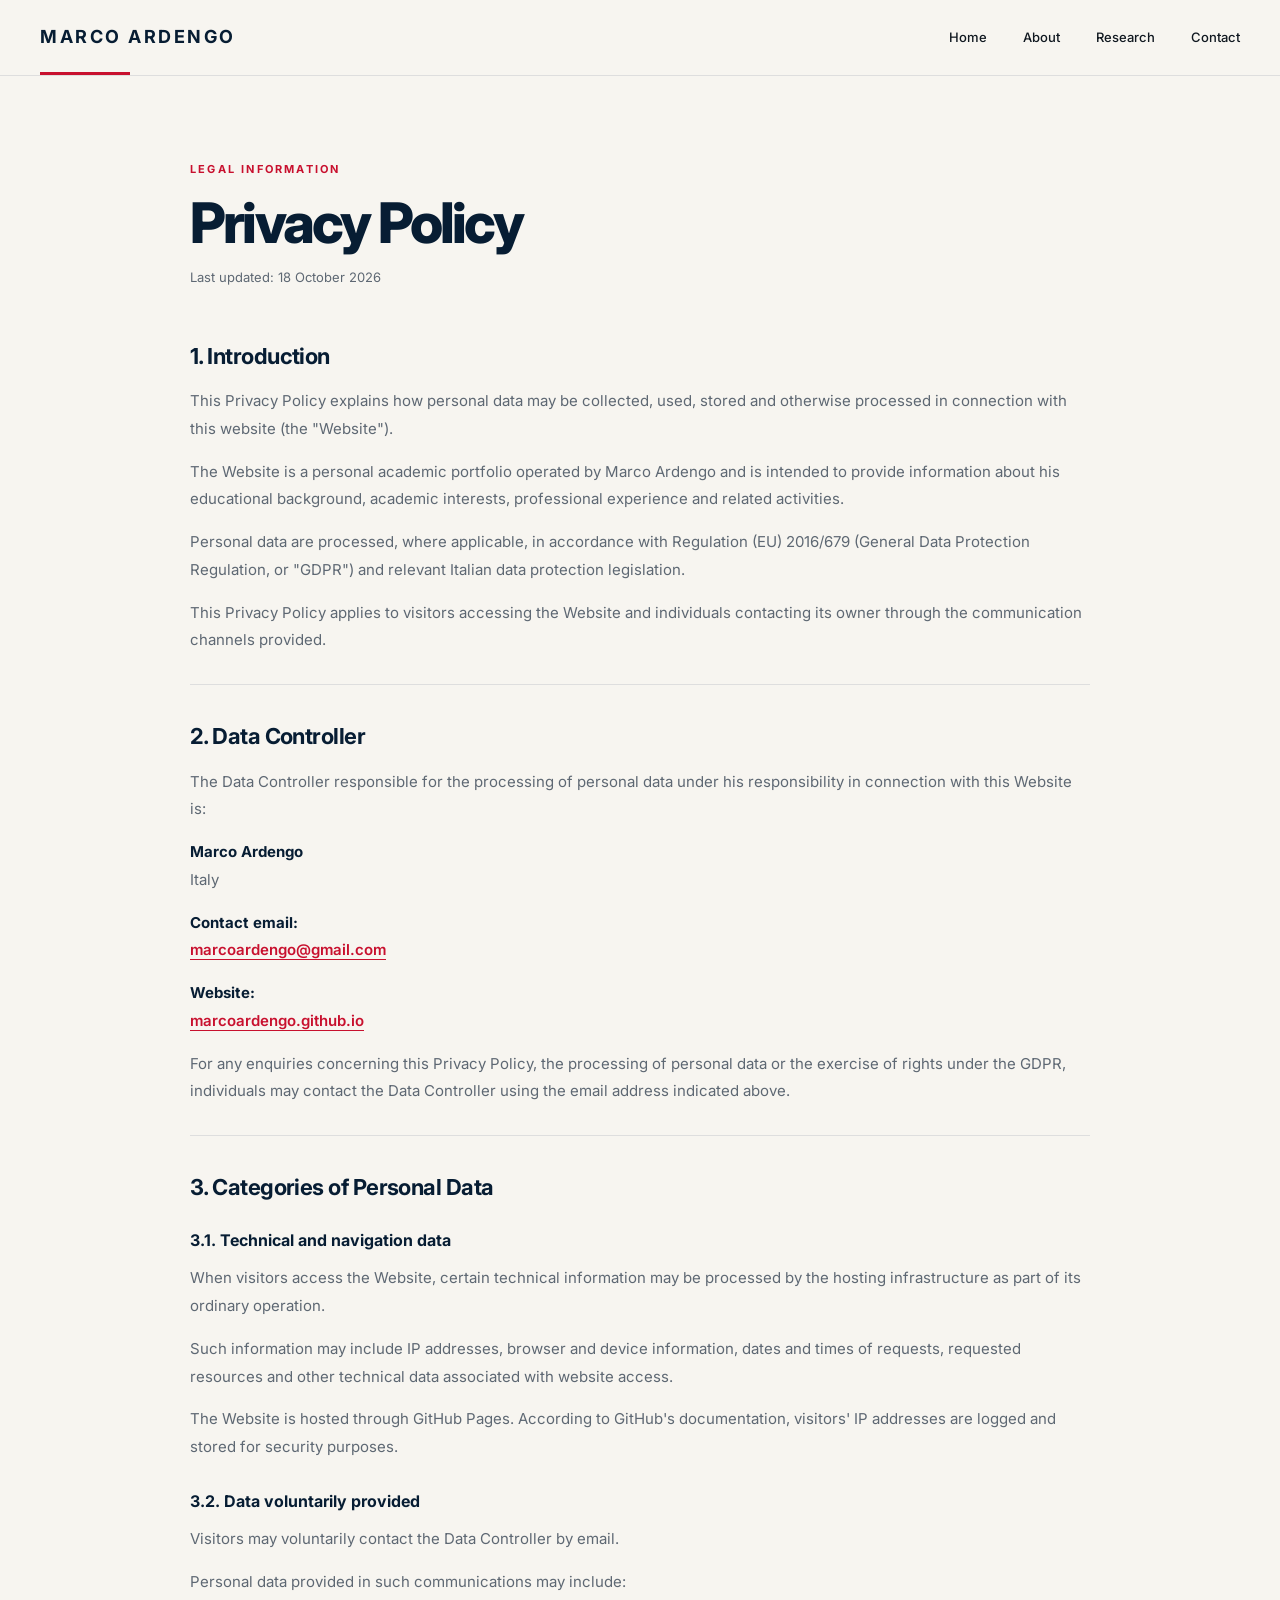
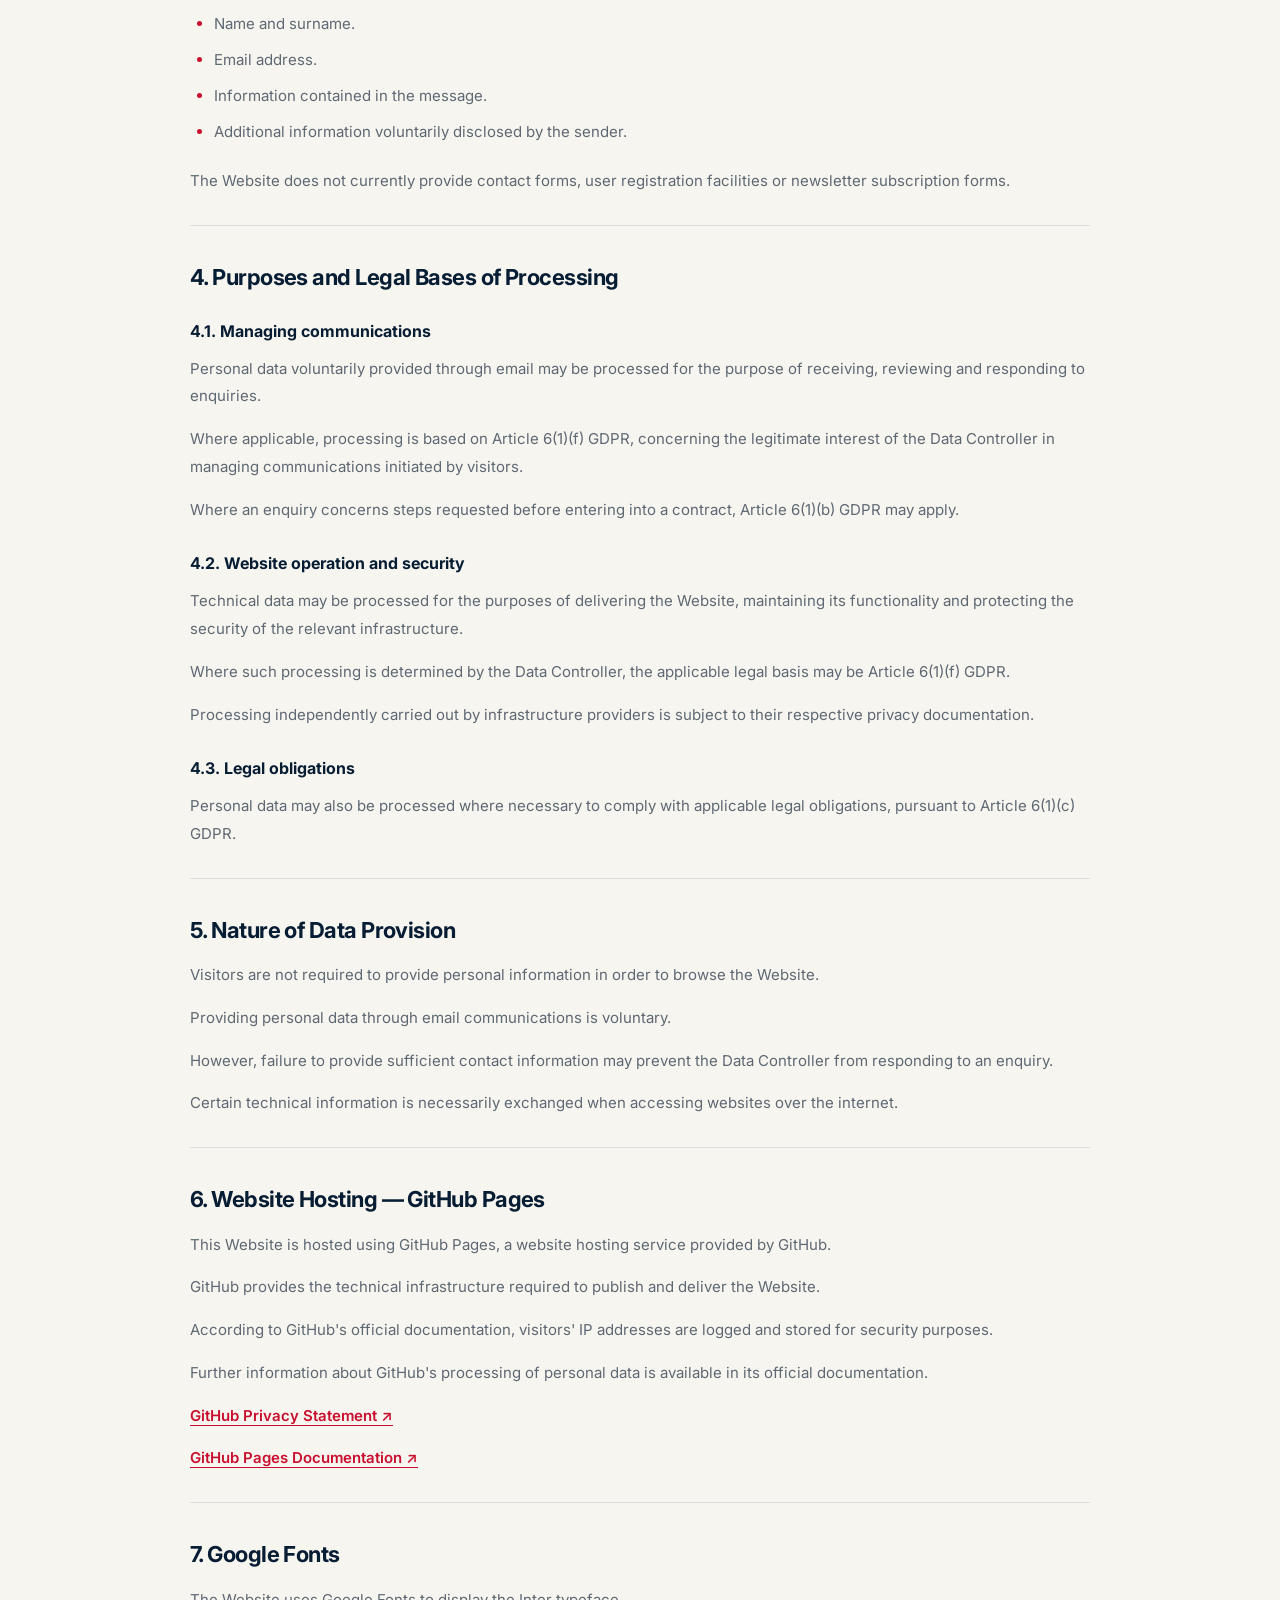
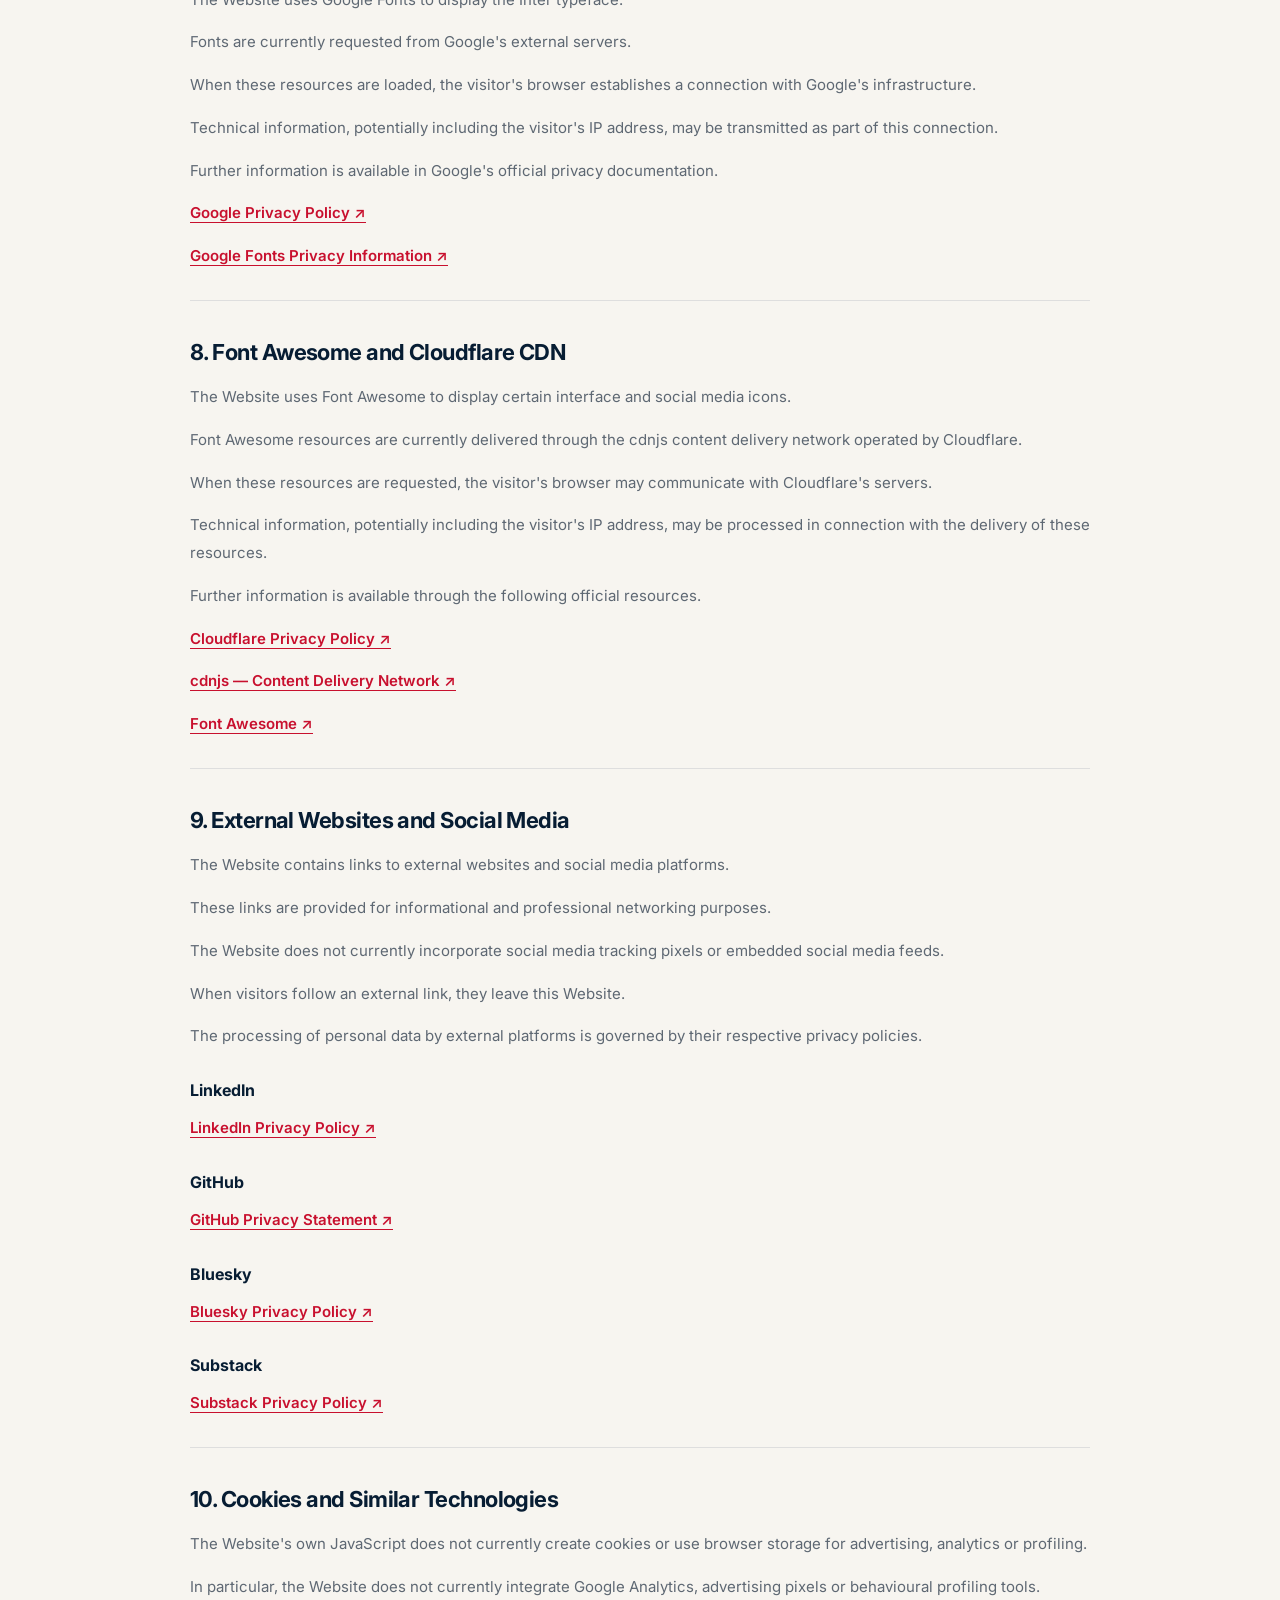
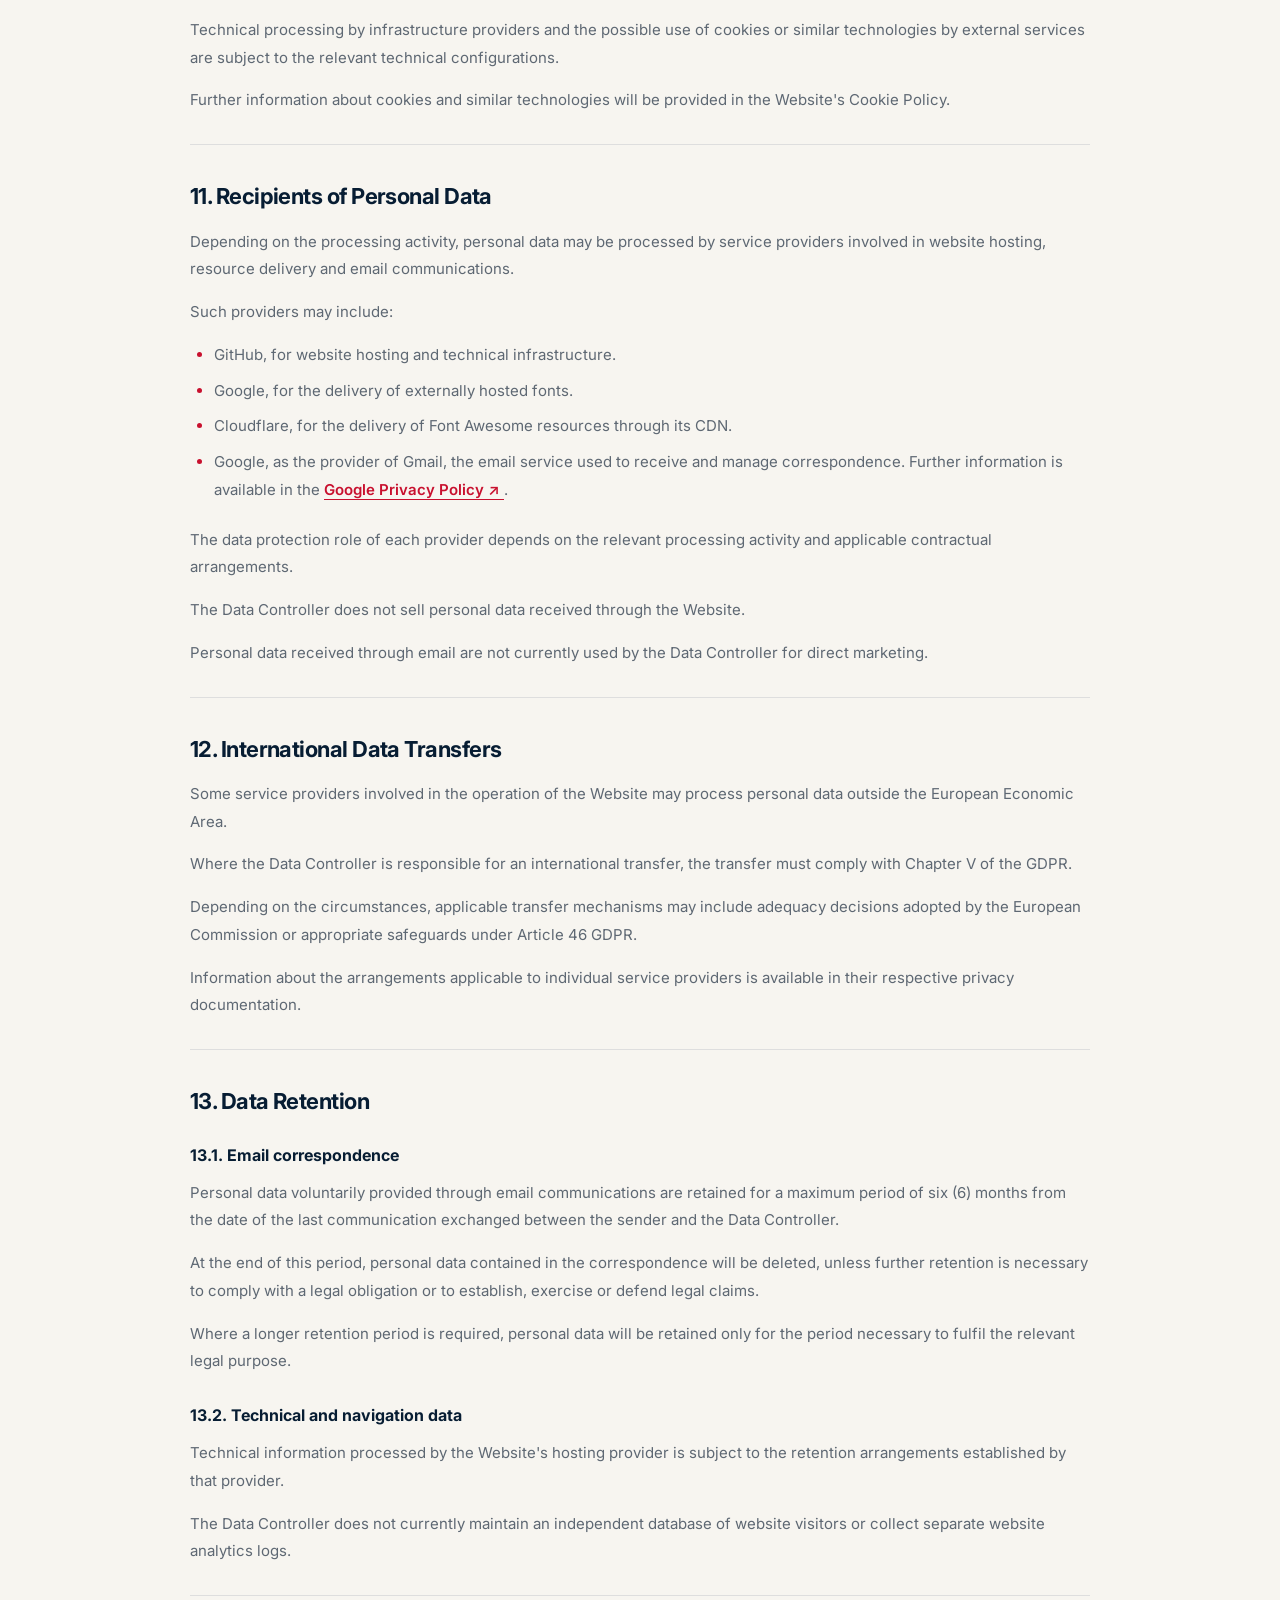
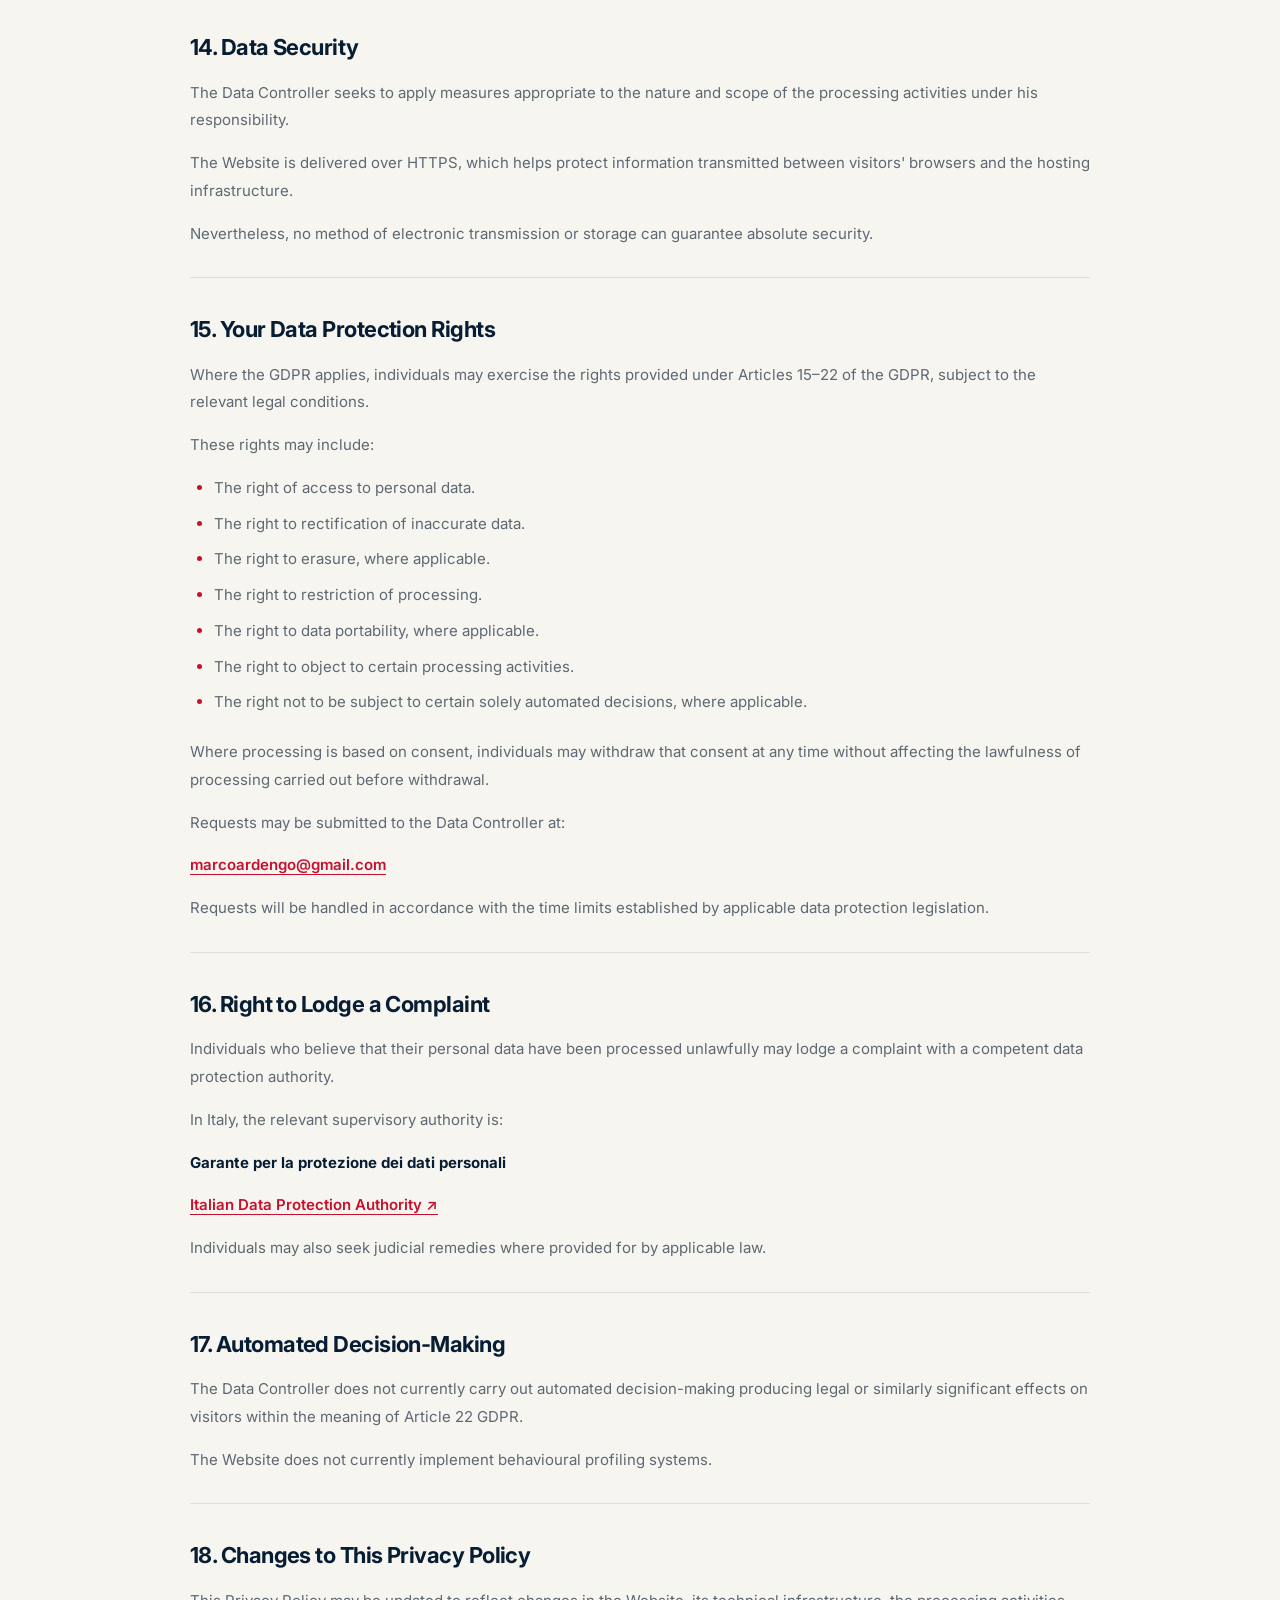
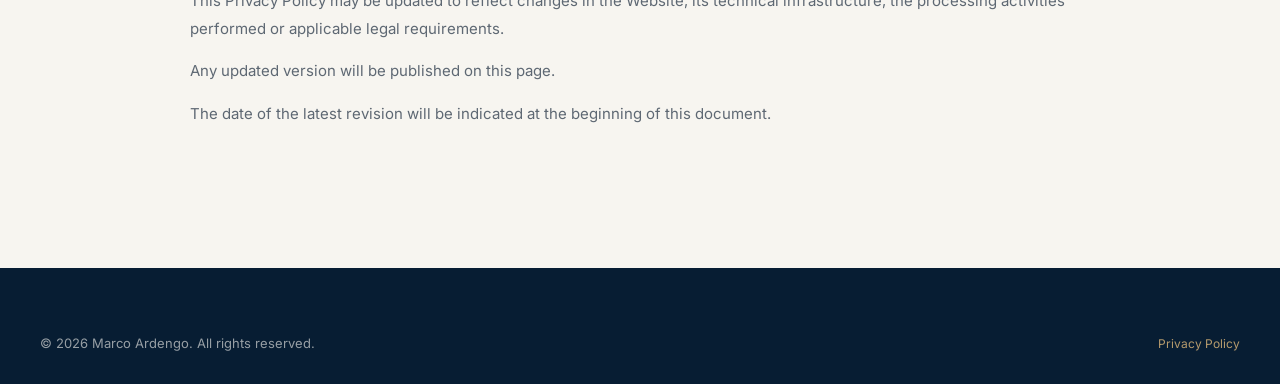
==== commit 22d221b1: "Update privacy-policy.html" ====
--- a/privacy-policy.html
+++ b/privacy-policy.html
@@ -151,54 +151,57 @@
 
 
 
-      <!-- ======================================
-           02 — DATA CONTROLLER
-      ======================================= -->
-
-      <section>
-
-        <h2>2. Data Controller</h2>
-
-        <p>
-          The Data Controller for processing activities
-          carried out directly in connection with
-          this Website is:
-        </p>
-
-        <p>
-          <strong>Marco Ardengo</strong><br>
-
-          Milan, Italy<br>
-
-          Email:
-
-          <a href="mailto:marcoardengo@gmail.com">
-            marcoardengo@gmail.com
-          </a>
-        </p>
-
-        <p>
-          Website:
-
-          <a
-            href="https://marcoardengo.github.io/"
-            target="_blank"
-            rel="noopener noreferrer"
-          >
-            marcoardengo.github.io
-          </a>
-        </p>
-
-        <p>
-          For enquiries concerning the processing
-          of personal data or the exercise of
-          data protection rights, individuals
-          may contact the Data Controller
-          using the email address above.
-        </p>
-
-      </section>
-
+<!-- ======================================
+     02 — DATA CONTROLLER
+======================================= -->
+
+<section>
+
+  <h2>2. Data Controller</h2>
+
+  <p>
+    The Data Controller responsible for
+    the processing of personal data
+    under his responsibility in
+    connection with this Website is:
+  </p>
+
+  <p>
+    <strong>Marco Ardengo</strong><br>
+    Italy
+  </p>
+
+  <p>
+    <strong>Contact email:</strong><br>
+
+    <a href="mailto:marcoardengo@gmail.com">
+      marcoardengo@gmail.com
+    </a>
+  </p>
+
+  <p>
+    <strong>Website:</strong><br>
+
+    <a
+      href="https://marcoardengo.github.io/"
+      target="_blank"
+      rel="noopener noreferrer"
+    >
+      marcoardengo.github.io
+    </a>
+  </p>
+
+  <p>
+    For any enquiries concerning this
+    Privacy Policy, the processing of
+    personal data or the exercise of
+    rights under the GDPR, individuals
+    may contact the Data Controller
+    using the email address
+    indicated above.
+  </p>
+
+</section>
 
 
       <!-- ======================================
@@ -811,10 +814,21 @@
           </li>
 
           <li>
-            The email service provider
-            used to receive and
-            manage correspondence.
-          </li>
+  Google, as the provider of
+  Gmail, the email service
+  used to receive and
+  manage correspondence.
+  Further information is
+  available in the
+
+  <a
+    href="https://policies.google.com/privacy"
+    target="_blank"
+    rel="noopener noreferrer"
+  >
+    Google Privacy Policy ↗
+  </a>.
+</li>
 
         </ul>
 
@@ -893,54 +907,67 @@
 
 
       <!-- ======================================
-           13 — DATA RETENTION
-      ======================================= -->
-
-      <section>
-
-        <h2>13. Data Retention</h2>
-
-
-        <h3>13.1. Email correspondence</h3>
-
-        <p>
-          Personal data received
-          through email are retained
-          only for as long as
-          necessary to manage
-          the relevant correspondence.
-        </p>
-
-        <p>
-          Where necessary, information
-          may be retained for a
-          longer period to comply
-          with legal obligations
-          or to establish, exercise
-          or defend legal claims.
-        </p>
-
-
-        <h3>13.2. Technical data</h3>
-
-        <p>
-          Technical information
-          processed by the hosting
-          provider is subject
-          to the provider's
-          applicable retention
-          arrangements.
-        </p>
-
-        <p>
-          The Data Controller does
-          not currently maintain
-          a separate visitor
-          analytics database.
-        </p>
-
-      </section>
-
+     13 — DATA RETENTION
+======================================= -->
+
+<section>
+
+  <h2>13. Data Retention</h2>
+
+  <h3>13.1. Email correspondence</h3>
+
+  <p>
+    Personal data voluntarily provided
+    through email communications are
+    retained for a maximum period of
+    six (6) months from the date of
+    the last communication exchanged
+    between the sender and the
+    Data Controller.
+  </p>
+
+  <p>
+    At the end of this period,
+    personal data contained in
+    the correspondence will be
+    deleted, unless further
+    retention is necessary
+    to comply with a legal
+    obligation or to establish,
+    exercise or defend
+    legal claims.
+  </p>
+
+  <p>
+    Where a longer retention period
+    is required, personal data
+    will be retained only for
+    the period necessary to
+    fulfil the relevant
+    legal purpose.
+  </p>
+
+
+  <h3>13.2. Technical and navigation data</h3>
+
+  <p>
+    Technical information processed
+    by the Website's hosting provider
+    is subject to the retention
+    arrangements established
+    by that provider.
+  </p>
+
+  <p>
+    The Data Controller does not
+    currently maintain an
+    independent database
+    of website visitors
+    or collect separate
+    website analytics logs.
+  </p>
+
+</section>
 
 
       <!-- ======================================
@@ -1061,8 +1088,8 @@
 
         <p>
 
-          <a href="mailto:810746@stud.unive.it">
-            810746@stud.unive.it
+          <a href="mailto:marcoardengo@gmail.com">
+            marcoardengo@gmail.com
           </a>
 
         </p>
--- a/style.css
+++ b/style.css
@@ -1326,6 +1326,69 @@
   margin-bottom: 18px;
 }
 
+/* ==========================================
+   LEGAL CONTENT — SUBHEADINGS
+========================================== */
+
+.legal-content h3 {
+  color: var(--navy);
+  font-size: 16px;
+  font-weight: 700;
+  line-height: 1.5;
+
+  margin-top: 28px;
+  margin-bottom: 12px;
+}
+
+
+/* ==========================================
+   LEGAL CONTENT — LISTS
+========================================== */
+
+.legal-content ul {
+  margin: 15px 0 22px;
+  padding-left: 24px;
+}
+
+.legal-content li {
+  color: var(--muted);
+  font-size: 15px;
+  line-height: 1.85;
+  margin-bottom: 8px;
+}
+
+.legal-content li::marker {
+  color: var(--red);
+}
+
+
+/* ==========================================
+   LEGAL CONTENT — STRONG TEXT
+========================================== */
+
+.legal-content strong {
+  color: var(--navy);
+  font-weight: 700;
+}
+
+
+/* ==========================================
+   LEGAL CONTENT — RESPONSIVE
+========================================== */
+
+@media (max-width: 760px) {
+
+  .legal-content h3 {
+    font-size: 15px;
+  }
+
+  .legal-content li {
+    font-size: 14px;
+  }
+
+}
+
+
 .legal-content p {
   color: var(--muted);
   font-size: 15px;
